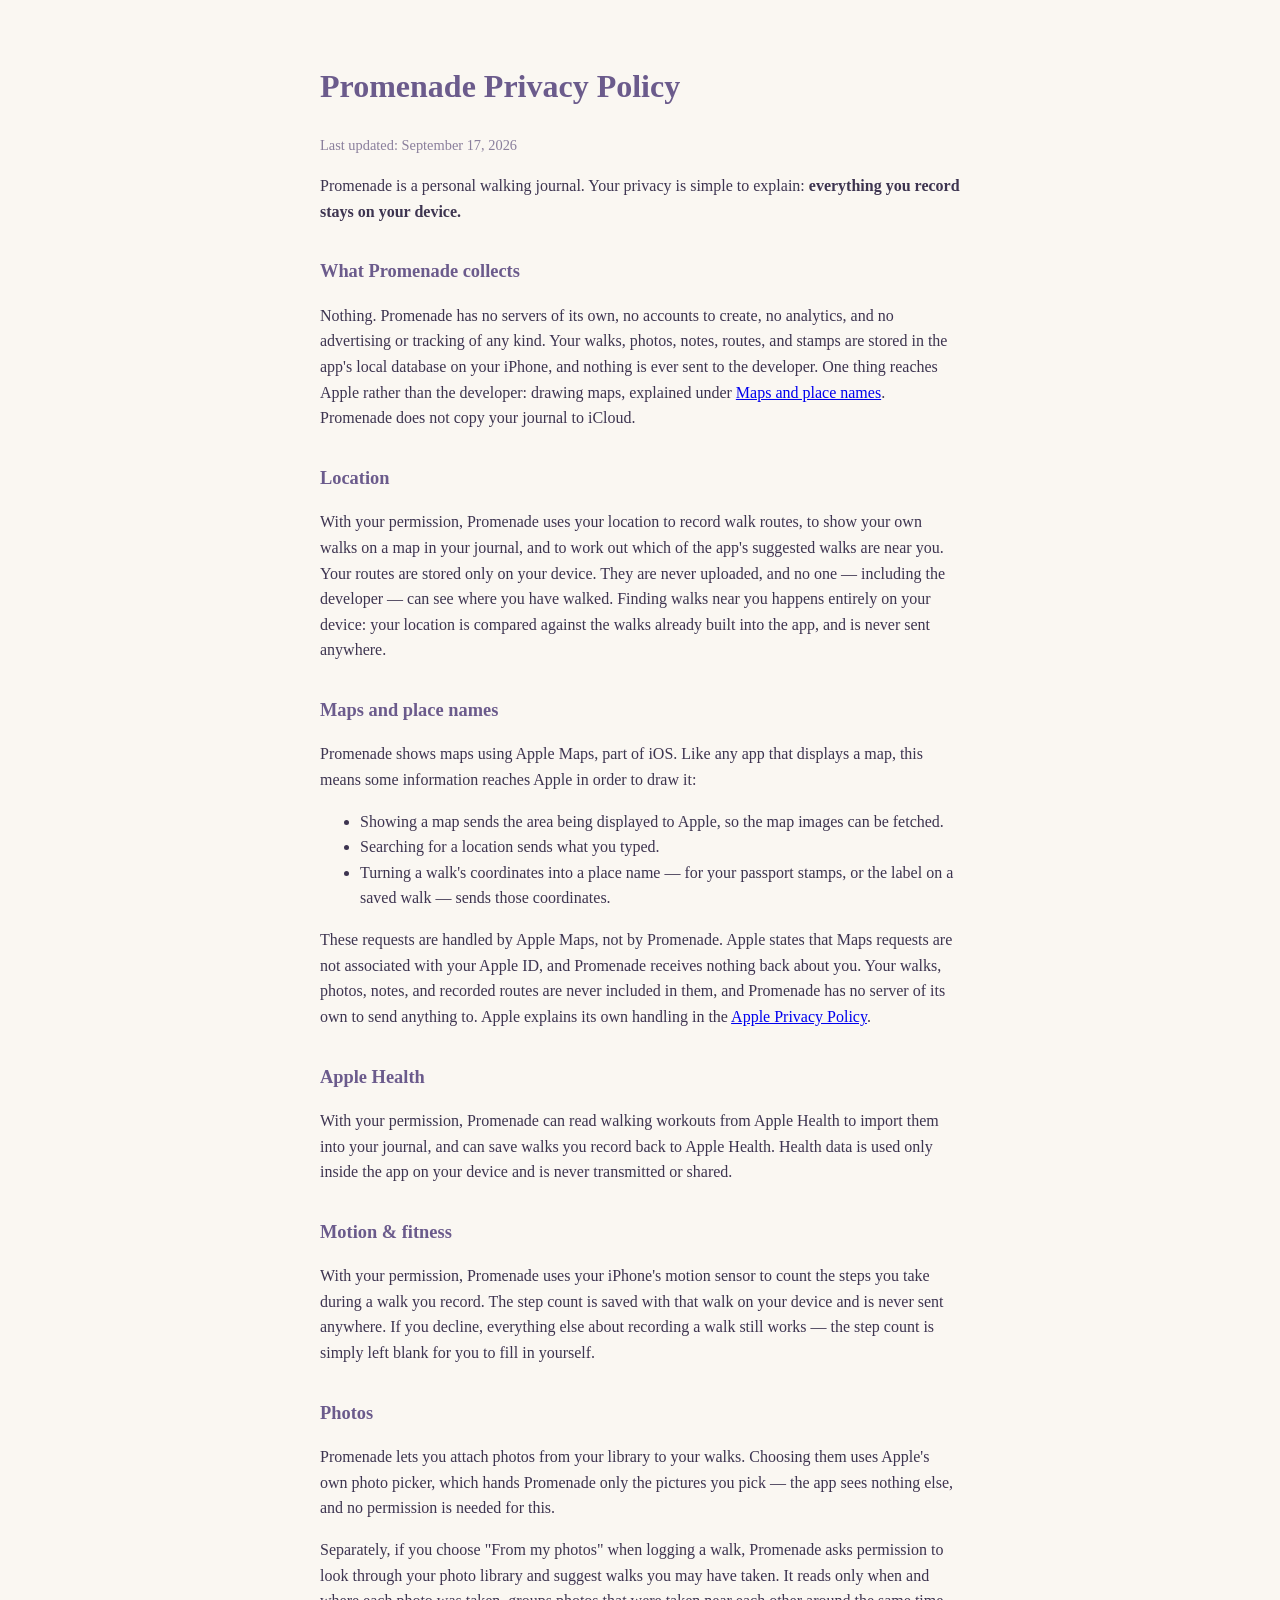
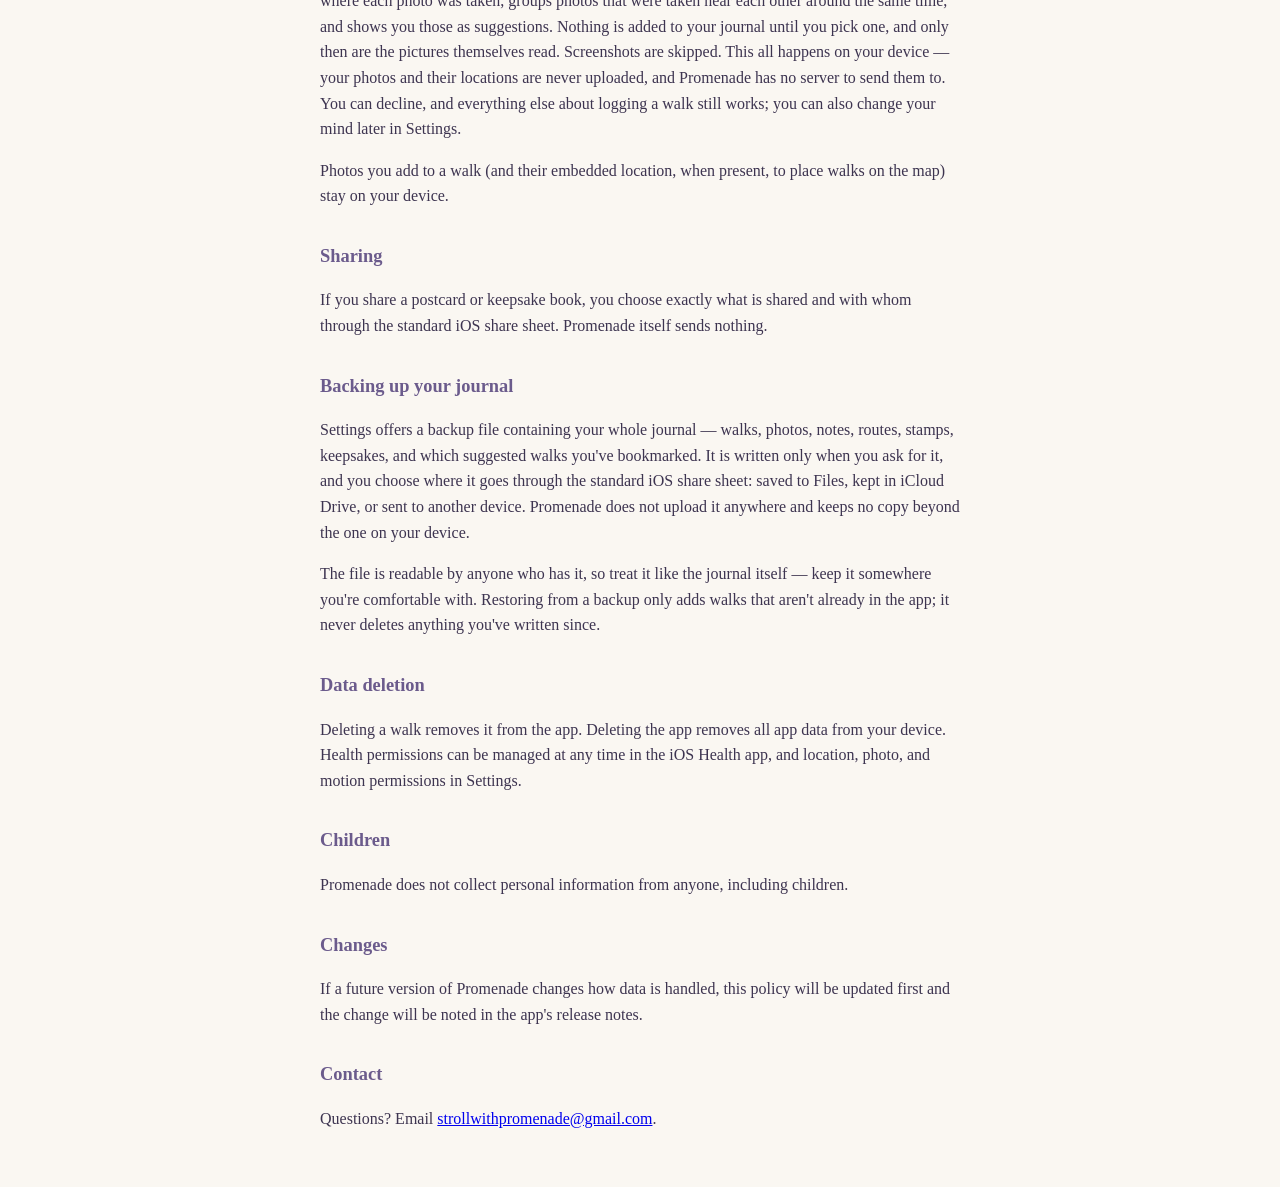
==== index.html @ b0447aec "Add files via upload" ====
<!DOCTYPE html>
<html lang="en">
<head>
<meta charset="utf-8">
<meta name="viewport" content="width=device-width, initial-scale=1">
<title>Promenade — Privacy Policy</title>
<style>
  body { font-family: Georgia, serif; max-width: 640px; margin: 0 auto; padding: 40px 20px; color: #3d3450; background: #faf7f2; line-height: 1.6; }
  h1 { color: #6b5b8c; }
  h2 { color: #6b5b8c; font-size: 1.15em; margin-top: 1.8em; }
  .updated { color: #8a7f9c; font-size: 0.9em; }
</style>
</head>
<body>
<h1>Promenade Privacy Policy</h1>
<p class="updated">Last updated: September 17, 2026</p>

<p>Promenade is a personal walking journal. Your privacy is simple to explain: <strong>everything you record stays on your device.</strong></p>

<h2>What Promenade collects</h2>
<p>Nothing. Promenade has no servers of its own, no accounts to create, no analytics, and no advertising or tracking of any kind. Your walks, photos, notes, routes, and stamps are stored in the app's local database on your iPhone, and nothing is ever sent to the developer. One thing reaches Apple rather than the developer: drawing maps, explained under <a href="#maps">Maps and place names</a>. Promenade does not copy your journal to iCloud.</p>

<h2>Location</h2>
<p>With your permission, Promenade uses your location to record walk routes, to show your own walks on a map in your journal, and to work out which of the app's suggested walks are near you. Your routes are stored only on your device. They are never uploaded, and no one — including the developer — can see where you have walked. Finding walks near you happens entirely on your device: your location is compared against the walks already built into the app, and is never sent anywhere.</p>

<h2 id="maps">Maps and place names</h2>
<p>Promenade shows maps using Apple Maps, part of iOS. Like any app that displays a map, this means some information reaches Apple in order to draw it:</p>
<ul>
  <li>Showing a map sends the area being displayed to Apple, so the map images can be fetched.</li>
  <li>Searching for a location sends what you typed.</li>
  <li>Turning a walk's coordinates into a place name — for your passport stamps, or the label on a saved walk — sends those coordinates.</li>
</ul>
<p>These requests are handled by Apple Maps, not by Promenade. Apple states that Maps requests are not associated with your Apple ID, and Promenade receives nothing back about you. Your walks, photos, notes, and recorded routes are never included in them, and Promenade has no server of its own to send anything to. Apple explains its own handling in the <a href="https://www.apple.com/legal/privacy/">Apple Privacy Policy</a>.</p>

<h2>Apple Health</h2>
<p>With your permission, Promenade can read walking workouts from Apple Health to import them into your journal, and can save walks you record back to Apple Health. Health data is used only inside the app on your device and is never transmitted or shared.</p>

<h2>Motion &amp; fitness</h2>
<p>With your permission, Promenade uses your iPhone's motion sensor to count the steps you take during a walk you record. The step count is saved with that walk on your device and is never sent anywhere. If you decline, everything else about recording a walk still works — the step count is simply left blank for you to fill in yourself.</p>

<h2>Photos</h2>
<p>Promenade lets you attach photos from your library to your walks. Choosing them uses Apple's own photo picker, which hands Promenade only the pictures you pick — the app sees nothing else, and no permission is needed for this.</p>
<p>Separately, if you choose "From my photos" when logging a walk, Promenade asks permission to look through your photo library and suggest walks you may have taken. It reads only when and where each photo was taken, groups photos that were taken near each other around the same time, and shows you those as suggestions. Nothing is added to your journal until you pick one, and only then are the pictures themselves read. Screenshots are skipped. This all happens on your device — your photos and their locations are never uploaded, and Promenade has no server to send them to. You can decline, and everything else about logging a walk still works; you can also change your mind later in Settings.</p>
<p>Photos you add to a walk (and their embedded location, when present, to place walks on the map) stay on your device.</p>

<h2>Sharing</h2>
<p>If you share a postcard or keepsake book, you choose exactly what is shared and with whom through the standard iOS share sheet. Promenade itself sends nothing.</p>

<h2>Backing up your journal</h2>
<p>Settings offers a backup file containing your whole journal — walks, photos, notes, routes, stamps, keepsakes, and which suggested walks you've bookmarked. It is written only when you ask for it, and you choose where it goes through the standard iOS share sheet: saved to Files, kept in iCloud Drive, or sent to another device. Promenade does not upload it anywhere and keeps no copy beyond the one on your device.</p>
<p>The file is readable by anyone who has it, so treat it like the journal itself — keep it somewhere you're comfortable with. Restoring from a backup only adds walks that aren't already in the app; it never deletes anything you've written since.</p>

<h2>Data deletion</h2>
<p>Deleting a walk removes it from the app. Deleting the app removes all app data from your device. Health permissions can be managed at any time in the iOS Health app, and location, photo, and motion permissions in Settings.</p>

<h2>Children</h2>
<p>Promenade does not collect personal information from anyone, including children.</p>

<h2>Changes</h2>
<p>If a future version of Promenade changes how data is handled, this policy will be updated first and the change will be noted in the app's release notes.</p>

<h2>Contact</h2>
<p>Questions? Email <a href="mailto:strollwithpromenade@gmail.com">strollwithpromenade@gmail.com</a>.</p>
</body>
</html>
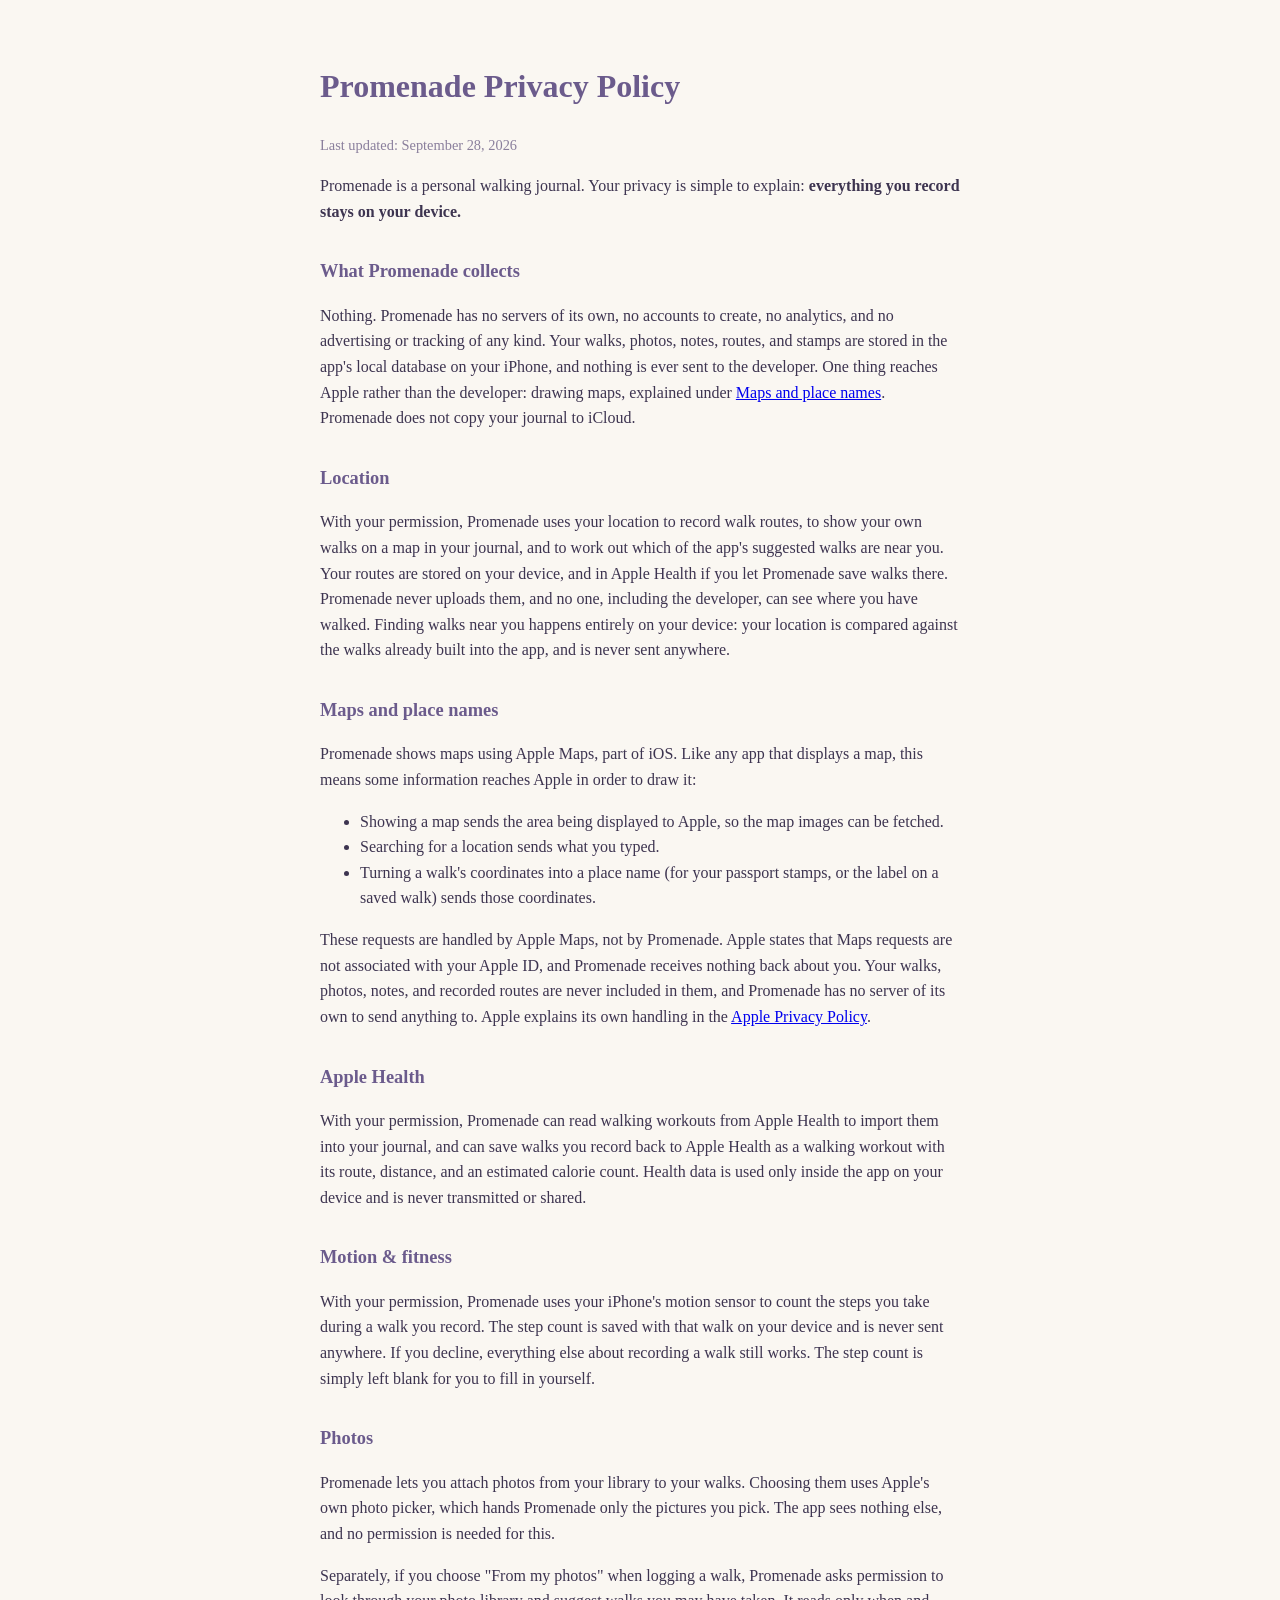
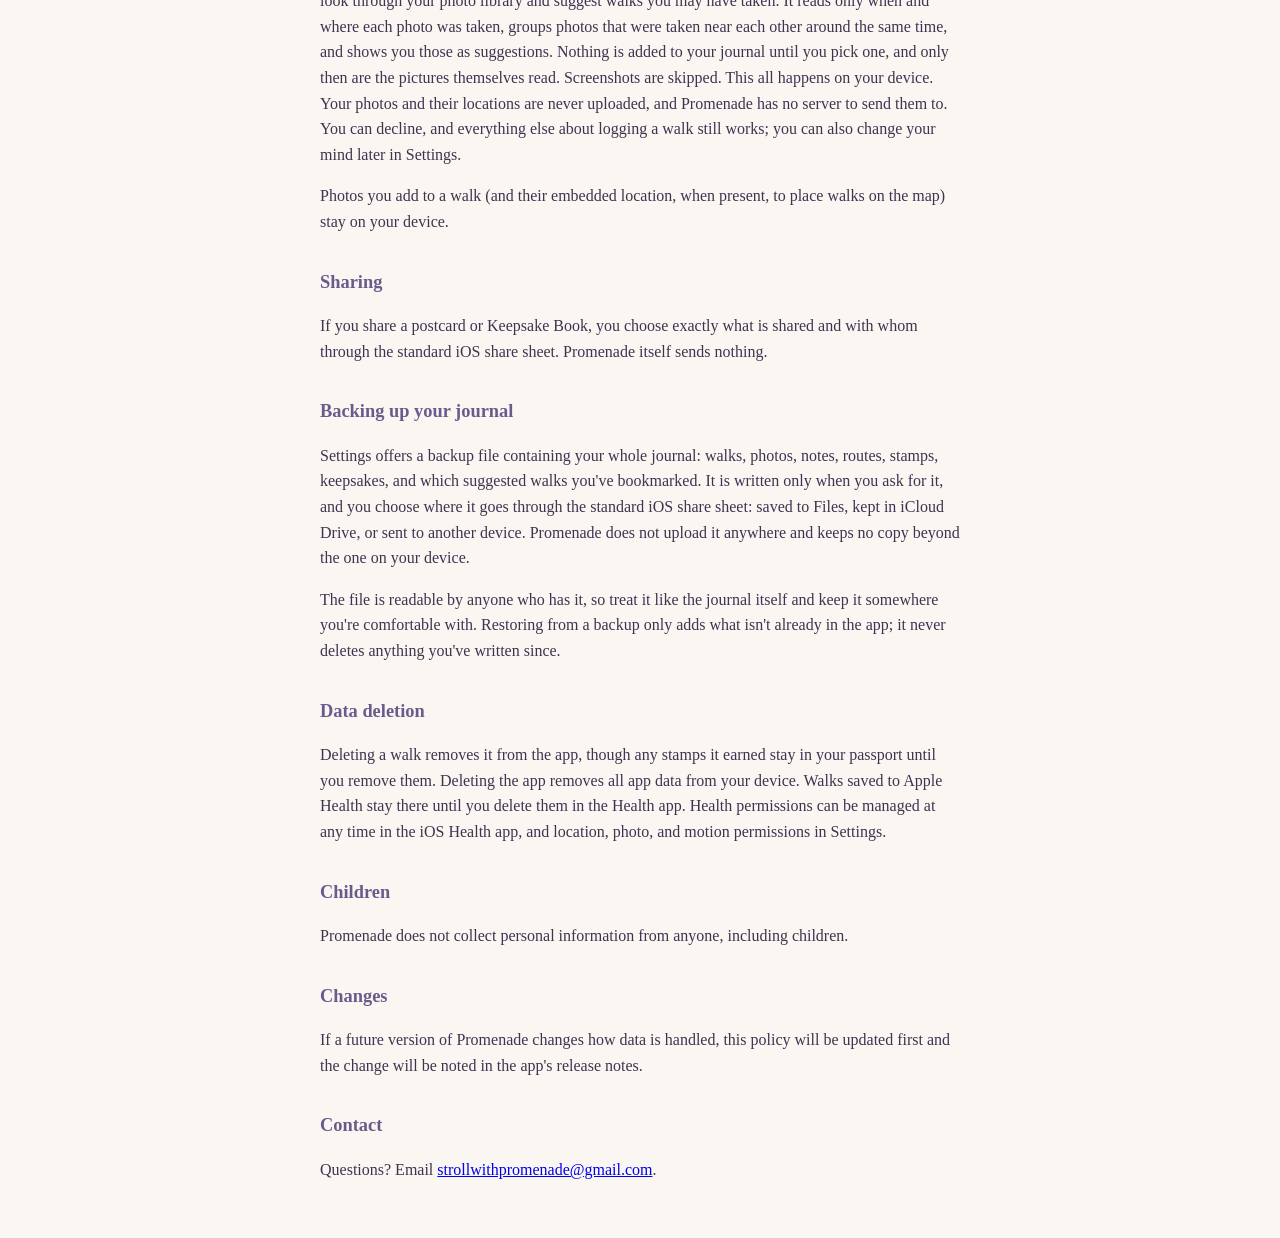
==== commit 30c2b406: "Add files via upload" ====
--- a/index.html
+++ b/index.html
@@ -3,7 +3,7 @@
 <head>
 <meta charset="utf-8">
 <meta name="viewport" content="width=device-width, initial-scale=1">
-<title>Promenade — Privacy Policy</title>
+<title>Promenade Privacy Policy</title>
 <style>
   body { font-family: Georgia, serif; max-width: 640px; margin: 0 auto; padding: 40px 20px; color: #3d3450; background: #faf7f2; line-height: 1.6; }
   h1 { color: #6b5b8c; }
@@ -13,7 +13,7 @@
 </head>
 <body>
 <h1>Promenade Privacy Policy</h1>
-<p class="updated">Last updated: September 17, 2026</p>
+<p class="updated">Last updated: September 28, 2026</p>
 
 <p>Promenade is a personal walking journal. Your privacy is simple to explain: <strong>everything you record stays on your device.</strong></p>
 
@@ -21,37 +21,37 @@
 <p>Nothing. Promenade has no servers of its own, no accounts to create, no analytics, and no advertising or tracking of any kind. Your walks, photos, notes, routes, and stamps are stored in the app's local database on your iPhone, and nothing is ever sent to the developer. One thing reaches Apple rather than the developer: drawing maps, explained under <a href="#maps">Maps and place names</a>. Promenade does not copy your journal to iCloud.</p>
 
 <h2>Location</h2>
-<p>With your permission, Promenade uses your location to record walk routes, to show your own walks on a map in your journal, and to work out which of the app's suggested walks are near you. Your routes are stored only on your device. They are never uploaded, and no one — including the developer — can see where you have walked. Finding walks near you happens entirely on your device: your location is compared against the walks already built into the app, and is never sent anywhere.</p>
+<p>With your permission, Promenade uses your location to record walk routes, to show your own walks on a map in your journal, and to work out which of the app's suggested walks are near you. Your routes are stored on your device, and in Apple Health if you let Promenade save walks there. Promenade never uploads them, and no one, including the developer, can see where you have walked. Finding walks near you happens entirely on your device: your location is compared against the walks already built into the app, and is never sent anywhere.</p>
 
 <h2 id="maps">Maps and place names</h2>
 <p>Promenade shows maps using Apple Maps, part of iOS. Like any app that displays a map, this means some information reaches Apple in order to draw it:</p>
 <ul>
   <li>Showing a map sends the area being displayed to Apple, so the map images can be fetched.</li>
   <li>Searching for a location sends what you typed.</li>
-  <li>Turning a walk's coordinates into a place name — for your passport stamps, or the label on a saved walk — sends those coordinates.</li>
+  <li>Turning a walk's coordinates into a place name (for your passport stamps, or the label on a saved walk) sends those coordinates.</li>
 </ul>
 <p>These requests are handled by Apple Maps, not by Promenade. Apple states that Maps requests are not associated with your Apple ID, and Promenade receives nothing back about you. Your walks, photos, notes, and recorded routes are never included in them, and Promenade has no server of its own to send anything to. Apple explains its own handling in the <a href="https://www.apple.com/legal/privacy/">Apple Privacy Policy</a>.</p>
 
 <h2>Apple Health</h2>
-<p>With your permission, Promenade can read walking workouts from Apple Health to import them into your journal, and can save walks you record back to Apple Health. Health data is used only inside the app on your device and is never transmitted or shared.</p>
+<p>With your permission, Promenade can read walking workouts from Apple Health to import them into your journal, and can save walks you record back to Apple Health as a walking workout with its route, distance, and an estimated calorie count. Health data is used only inside the app on your device and is never transmitted or shared.</p>
 
 <h2>Motion &amp; fitness</h2>
-<p>With your permission, Promenade uses your iPhone's motion sensor to count the steps you take during a walk you record. The step count is saved with that walk on your device and is never sent anywhere. If you decline, everything else about recording a walk still works — the step count is simply left blank for you to fill in yourself.</p>
+<p>With your permission, Promenade uses your iPhone's motion sensor to count the steps you take during a walk you record. The step count is saved with that walk on your device and is never sent anywhere. If you decline, everything else about recording a walk still works. The step count is simply left blank for you to fill in yourself.</p>
 
 <h2>Photos</h2>
-<p>Promenade lets you attach photos from your library to your walks. Choosing them uses Apple's own photo picker, which hands Promenade only the pictures you pick — the app sees nothing else, and no permission is needed for this.</p>
-<p>Separately, if you choose "From my photos" when logging a walk, Promenade asks permission to look through your photo library and suggest walks you may have taken. It reads only when and where each photo was taken, groups photos that were taken near each other around the same time, and shows you those as suggestions. Nothing is added to your journal until you pick one, and only then are the pictures themselves read. Screenshots are skipped. This all happens on your device — your photos and their locations are never uploaded, and Promenade has no server to send them to. You can decline, and everything else about logging a walk still works; you can also change your mind later in Settings.</p>
+<p>Promenade lets you attach photos from your library to your walks. Choosing them uses Apple's own photo picker, which hands Promenade only the pictures you pick. The app sees nothing else, and no permission is needed for this.</p>
+<p>Separately, if you choose "From my photos" when logging a walk, Promenade asks permission to look through your photo library and suggest walks you may have taken. It reads only when and where each photo was taken, groups photos that were taken near each other around the same time, and shows you those as suggestions. Nothing is added to your journal until you pick one, and only then are the pictures themselves read. Screenshots are skipped. This all happens on your device. Your photos and their locations are never uploaded, and Promenade has no server to send them to. You can decline, and everything else about logging a walk still works; you can also change your mind later in Settings.</p>
 <p>Photos you add to a walk (and their embedded location, when present, to place walks on the map) stay on your device.</p>
 
 <h2>Sharing</h2>
-<p>If you share a postcard or keepsake book, you choose exactly what is shared and with whom through the standard iOS share sheet. Promenade itself sends nothing.</p>
+<p>If you share a postcard or Keepsake Book, you choose exactly what is shared and with whom through the standard iOS share sheet. Promenade itself sends nothing.</p>
 
 <h2>Backing up your journal</h2>
-<p>Settings offers a backup file containing your whole journal — walks, photos, notes, routes, stamps, keepsakes, and which suggested walks you've bookmarked. It is written only when you ask for it, and you choose where it goes through the standard iOS share sheet: saved to Files, kept in iCloud Drive, or sent to another device. Promenade does not upload it anywhere and keeps no copy beyond the one on your device.</p>
-<p>The file is readable by anyone who has it, so treat it like the journal itself — keep it somewhere you're comfortable with. Restoring from a backup only adds walks that aren't already in the app; it never deletes anything you've written since.</p>
+<p>Settings offers a backup file containing your whole journal: walks, photos, notes, routes, stamps, keepsakes, and which suggested walks you've bookmarked. It is written only when you ask for it, and you choose where it goes through the standard iOS share sheet: saved to Files, kept in iCloud Drive, or sent to another device. Promenade does not upload it anywhere and keeps no copy beyond the one on your device.</p>
+<p>The file is readable by anyone who has it, so treat it like the journal itself and keep it somewhere you're comfortable with. Restoring from a backup only adds what isn't already in the app; it never deletes anything you've written since.</p>
 
 <h2>Data deletion</h2>
-<p>Deleting a walk removes it from the app. Deleting the app removes all app data from your device. Health permissions can be managed at any time in the iOS Health app, and location, photo, and motion permissions in Settings.</p>
+<p>Deleting a walk removes it from the app, though any stamps it earned stay in your passport until you remove them. Deleting the app removes all app data from your device. Walks saved to Apple Health stay there until you delete them in the Health app. Health permissions can be managed at any time in the iOS Health app, and location, photo, and motion permissions in Settings.</p>
 
 <h2>Children</h2>
 <p>Promenade does not collect personal information from anyone, including children.</p>
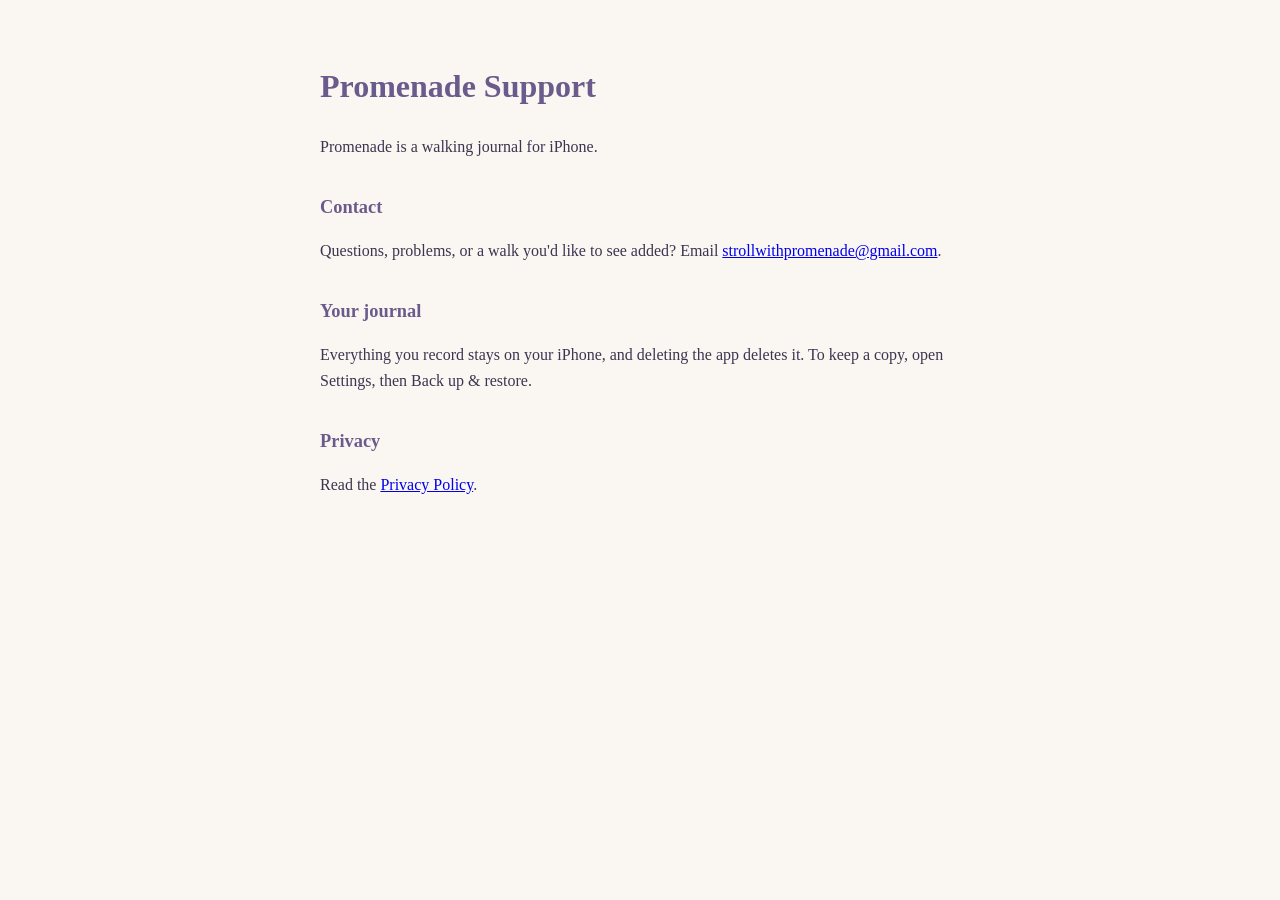
==== commit e3d0af2d: "Add files via upload" ====
--- a/index.html
+++ b/index.html
@@ -3,63 +3,25 @@
 <head>
 <meta charset="utf-8">
 <meta name="viewport" content="width=device-width, initial-scale=1">
-<title>Promenade Privacy Policy</title>
+<title>Promenade Support</title>
 <style>
   body { font-family: Georgia, serif; max-width: 640px; margin: 0 auto; padding: 40px 20px; color: #3d3450; background: #faf7f2; line-height: 1.6; }
   h1 { color: #6b5b8c; }
   h2 { color: #6b5b8c; font-size: 1.15em; margin-top: 1.8em; }
-  .updated { color: #8a7f9c; font-size: 0.9em; }
 </style>
 </head>
 <body>
-<h1>Promenade Privacy Policy</h1>
-<p class="updated">Last updated: September 28, 2026</p>
+<h1>Promenade Support</h1>
 
-<p>Promenade is a personal walking journal. Your privacy is simple to explain: <strong>everything you record stays on your device.</strong></p>
-
-<h2>What Promenade collects</h2>
-<p>Nothing. Promenade has no servers of its own, no accounts to create, no analytics, and no advertising or tracking of any kind. Your walks, photos, notes, routes, and stamps are stored in the app's local database on your iPhone, and nothing is ever sent to the developer. One thing reaches Apple rather than the developer: drawing maps, explained under <a href="#maps">Maps and place names</a>. Promenade does not copy your journal to iCloud.</p>
-
-<h2>Location</h2>
-<p>With your permission, Promenade uses your location to record walk routes, to show your own walks on a map in your journal, and to work out which of the app's suggested walks are near you. Your routes are stored on your device, and in Apple Health if you let Promenade save walks there. Promenade never uploads them, and no one, including the developer, can see where you have walked. Finding walks near you happens entirely on your device: your location is compared against the walks already built into the app, and is never sent anywhere.</p>
-
-<h2 id="maps">Maps and place names</h2>
-<p>Promenade shows maps using Apple Maps, part of iOS. Like any app that displays a map, this means some information reaches Apple in order to draw it:</p>
-<ul>
-  <li>Showing a map sends the area being displayed to Apple, so the map images can be fetched.</li>
-  <li>Searching for a location sends what you typed.</li>
-  <li>Turning a walk's coordinates into a place name (for your passport stamps, or the label on a saved walk) sends those coordinates.</li>
-</ul>
-<p>These requests are handled by Apple Maps, not by Promenade. Apple states that Maps requests are not associated with your Apple ID, and Promenade receives nothing back about you. Your walks, photos, notes, and recorded routes are never included in them, and Promenade has no server of its own to send anything to. Apple explains its own handling in the <a href="https://www.apple.com/legal/privacy/">Apple Privacy Policy</a>.</p>
-
-<h2>Apple Health</h2>
-<p>With your permission, Promenade can read walking workouts from Apple Health to import them into your journal, and can save walks you record back to Apple Health as a walking workout with its route, distance, and an estimated calorie count. Health data is used only inside the app on your device and is never transmitted or shared.</p>
-
-<h2>Motion &amp; fitness</h2>
-<p>With your permission, Promenade uses your iPhone's motion sensor to count the steps you take during a walk you record. The step count is saved with that walk on your device and is never sent anywhere. If you decline, everything else about recording a walk still works. The step count is simply left blank for you to fill in yourself.</p>
-
-<h2>Photos</h2>
-<p>Promenade lets you attach photos from your library to your walks. Choosing them uses Apple's own photo picker, which hands Promenade only the pictures you pick. The app sees nothing else, and no permission is needed for this.</p>
-<p>Separately, if you choose "From my photos" when logging a walk, Promenade asks permission to look through your photo library and suggest walks you may have taken. It reads only when and where each photo was taken, groups photos that were taken near each other around the same time, and shows you those as suggestions. Nothing is added to your journal until you pick one, and only then are the pictures themselves read. Screenshots are skipped. This all happens on your device. Your photos and their locations are never uploaded, and Promenade has no server to send them to. You can decline, and everything else about logging a walk still works; you can also change your mind later in Settings.</p>
-<p>Photos you add to a walk (and their embedded location, when present, to place walks on the map) stay on your device.</p>
-
-<h2>Sharing</h2>
-<p>If you share a postcard or Keepsake Book, you choose exactly what is shared and with whom through the standard iOS share sheet. Promenade itself sends nothing.</p>
-
-<h2>Backing up your journal</h2>
-<p>Settings offers a backup file containing your whole journal: walks, photos, notes, routes, stamps, keepsakes, and which suggested walks you've bookmarked. It is written only when you ask for it, and you choose where it goes through the standard iOS share sheet: saved to Files, kept in iCloud Drive, or sent to another device. Promenade does not upload it anywhere and keeps no copy beyond the one on your device.</p>
-<p>The file is readable by anyone who has it, so treat it like the journal itself and keep it somewhere you're comfortable with. Restoring from a backup only adds what isn't already in the app; it never deletes anything you've written since.</p>
-
-<h2>Data deletion</h2>
-<p>Deleting a walk removes it from the app, though any stamps it earned stay in your passport until you remove them. Deleting the app removes all app data from your device. Walks saved to Apple Health stay there until you delete them in the Health app. Health permissions can be managed at any time in the iOS Health app, and location, photo, and motion permissions in Settings.</p>
-
-<h2>Children</h2>
-<p>Promenade does not collect personal information from anyone, including children.</p>
-
-<h2>Changes</h2>
-<p>If a future version of Promenade changes how data is handled, this policy will be updated first and the change will be noted in the app's release notes.</p>
+<p>Promenade is a walking journal for iPhone.</p>
 
 <h2>Contact</h2>
-<p>Questions? Email <a href="mailto:strollwithpromenade@gmail.com">strollwithpromenade@gmail.com</a>.</p>
+<p>Questions, problems, or a walk you'd like to see added? Email <a href="mailto:strollwithpromenade@gmail.com">strollwithpromenade@gmail.com</a>.</p>
+
+<h2>Your journal</h2>
+<p>Everything you record stays on your iPhone, and deleting the app deletes it. To keep a copy, open Settings, then Back up &amp; restore.</p>
+
+<h2>Privacy</h2>
+<p>Read the <a href="/">Privacy Policy</a>.</p>
 </body>
 </html>
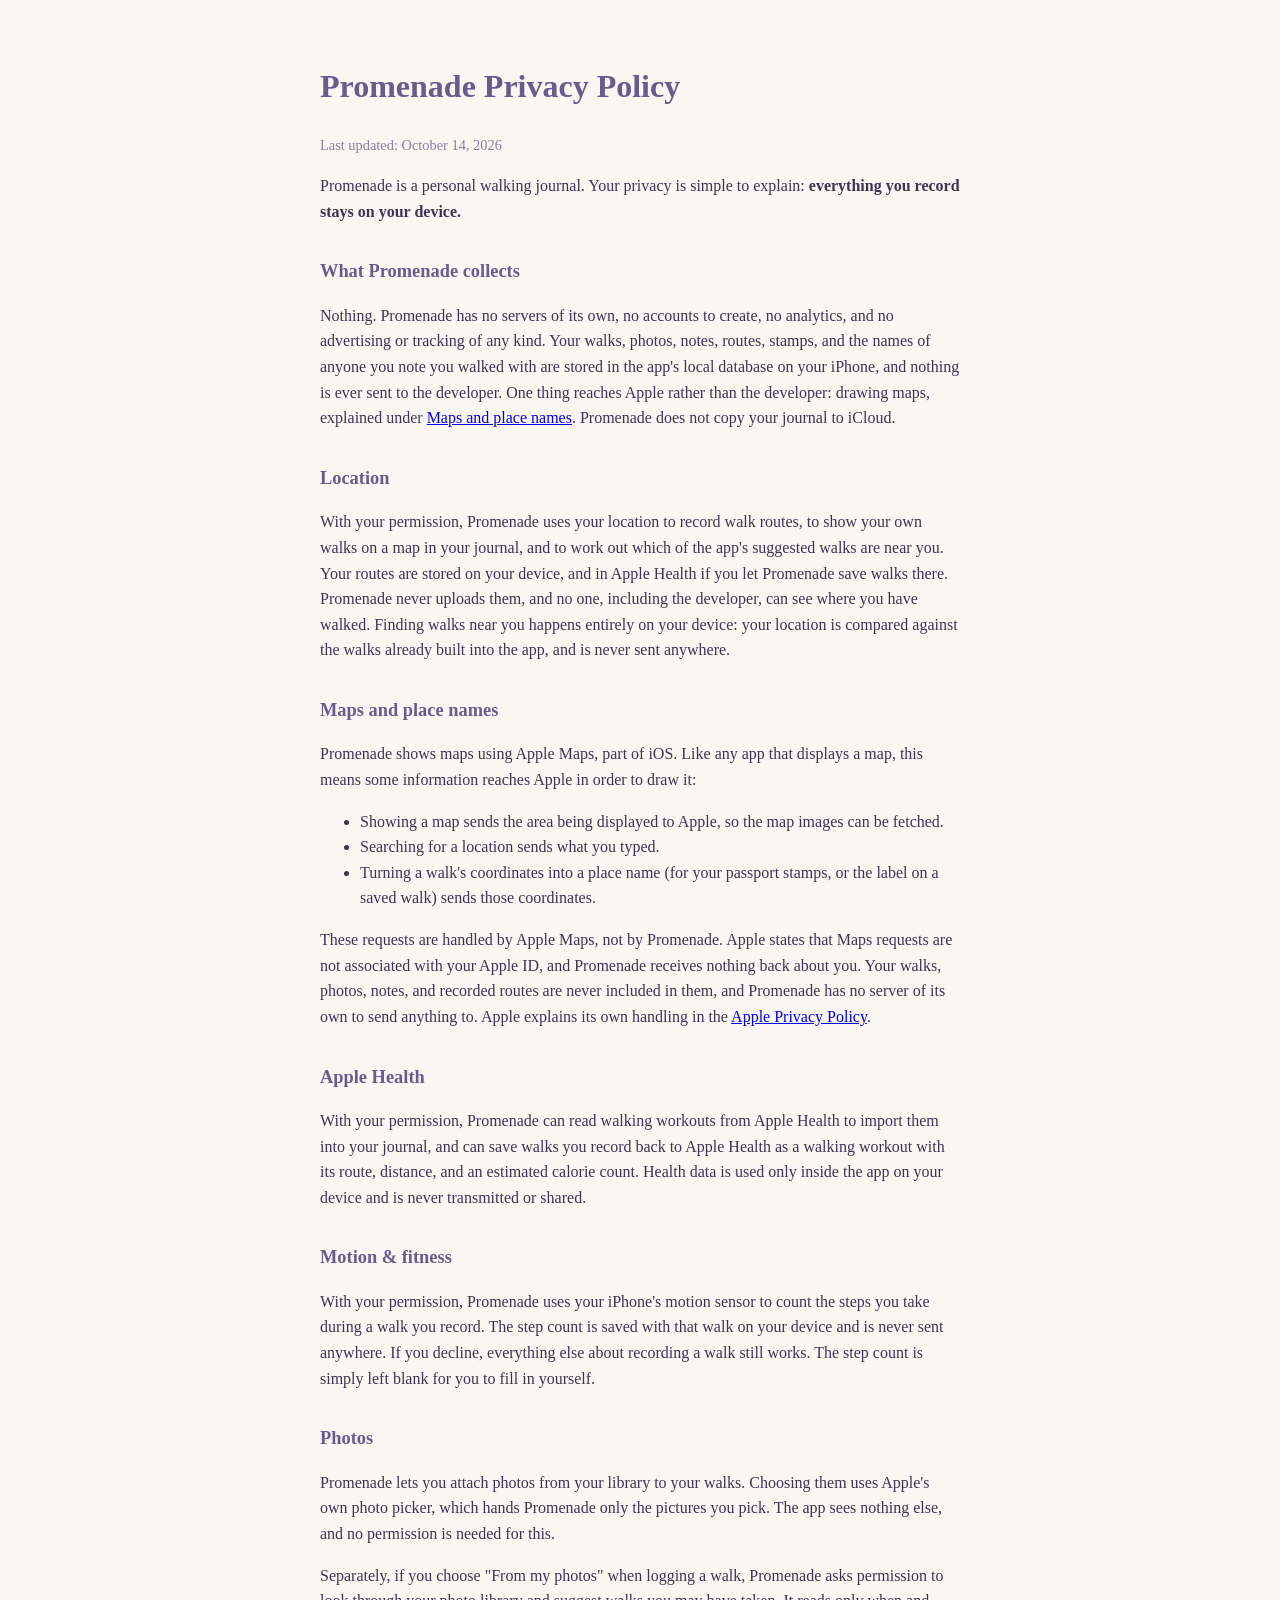
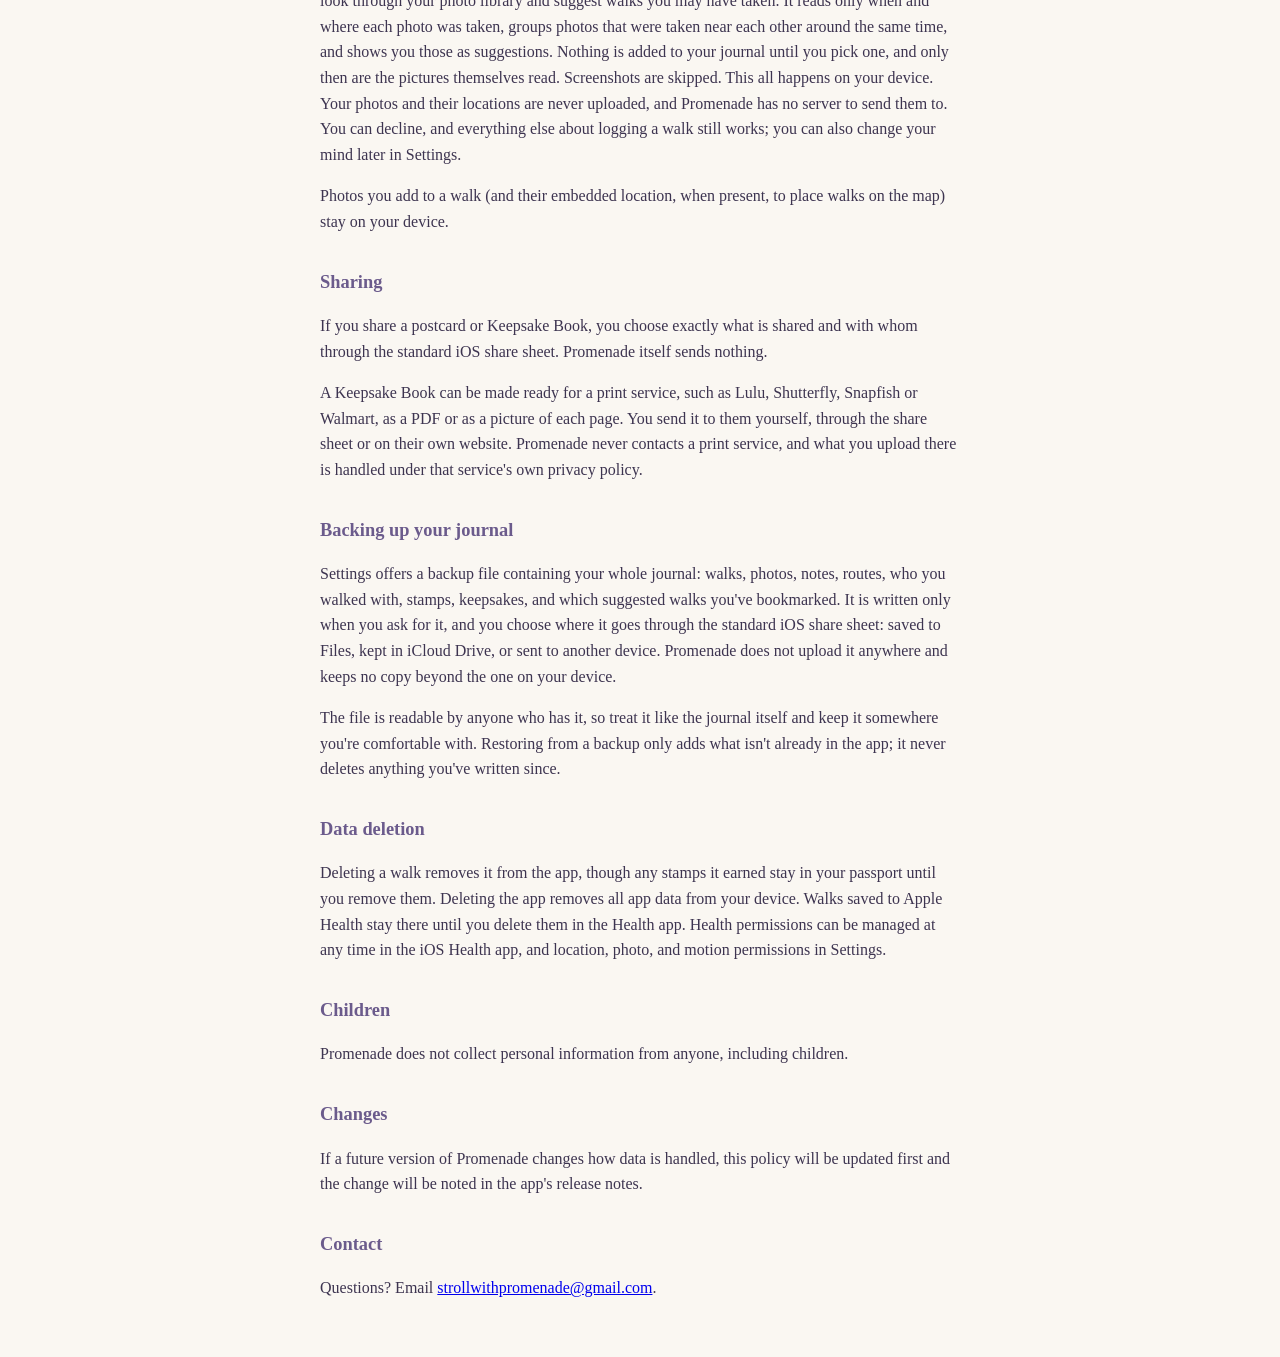
==== commit 4f58a832: "Add files via upload" ====
--- a/index.html
+++ b/index.html
@@ -3,25 +3,64 @@
 <head>
 <meta charset="utf-8">
 <meta name="viewport" content="width=device-width, initial-scale=1">
-<title>Promenade Support</title>
+<title>Promenade Privacy Policy</title>
 <style>
   body { font-family: Georgia, serif; max-width: 640px; margin: 0 auto; padding: 40px 20px; color: #3d3450; background: #faf7f2; line-height: 1.6; }
   h1 { color: #6b5b8c; }
   h2 { color: #6b5b8c; font-size: 1.15em; margin-top: 1.8em; }
+  .updated { color: #8a7f9c; font-size: 0.9em; }
 </style>
 </head>
 <body>
-<h1>Promenade Support</h1>
+<h1>Promenade Privacy Policy</h1>
+<p class="updated">Last updated: October 14, 2026</p>
 
-<p>Promenade is a walking journal for iPhone.</p>
+<p>Promenade is a personal walking journal. Your privacy is simple to explain: <strong>everything you record stays on your device.</strong></p>
+
+<h2>What Promenade collects</h2>
+<p>Nothing. Promenade has no servers of its own, no accounts to create, no analytics, and no advertising or tracking of any kind. Your walks, photos, notes, routes, stamps, and the names of anyone you note you walked with are stored in the app's local database on your iPhone, and nothing is ever sent to the developer. One thing reaches Apple rather than the developer: drawing maps, explained under <a href="#maps">Maps and place names</a>. Promenade does not copy your journal to iCloud.</p>
+
+<h2>Location</h2>
+<p>With your permission, Promenade uses your location to record walk routes, to show your own walks on a map in your journal, and to work out which of the app's suggested walks are near you. Your routes are stored on your device, and in Apple Health if you let Promenade save walks there. Promenade never uploads them, and no one, including the developer, can see where you have walked. Finding walks near you happens entirely on your device: your location is compared against the walks already built into the app, and is never sent anywhere.</p>
+
+<h2 id="maps">Maps and place names</h2>
+<p>Promenade shows maps using Apple Maps, part of iOS. Like any app that displays a map, this means some information reaches Apple in order to draw it:</p>
+<ul>
+  <li>Showing a map sends the area being displayed to Apple, so the map images can be fetched.</li>
+  <li>Searching for a location sends what you typed.</li>
+  <li>Turning a walk's coordinates into a place name (for your passport stamps, or the label on a saved walk) sends those coordinates.</li>
+</ul>
+<p>These requests are handled by Apple Maps, not by Promenade. Apple states that Maps requests are not associated with your Apple ID, and Promenade receives nothing back about you. Your walks, photos, notes, and recorded routes are never included in them, and Promenade has no server of its own to send anything to. Apple explains its own handling in the <a href="https://www.apple.com/legal/privacy/">Apple Privacy Policy</a>.</p>
+
+<h2>Apple Health</h2>
+<p>With your permission, Promenade can read walking workouts from Apple Health to import them into your journal, and can save walks you record back to Apple Health as a walking workout with its route, distance, and an estimated calorie count. Health data is used only inside the app on your device and is never transmitted or shared.</p>
+
+<h2>Motion &amp; fitness</h2>
+<p>With your permission, Promenade uses your iPhone's motion sensor to count the steps you take during a walk you record. The step count is saved with that walk on your device and is never sent anywhere. If you decline, everything else about recording a walk still works. The step count is simply left blank for you to fill in yourself.</p>
+
+<h2>Photos</h2>
+<p>Promenade lets you attach photos from your library to your walks. Choosing them uses Apple's own photo picker, which hands Promenade only the pictures you pick. The app sees nothing else, and no permission is needed for this.</p>
+<p>Separately, if you choose "From my photos" when logging a walk, Promenade asks permission to look through your photo library and suggest walks you may have taken. It reads only when and where each photo was taken, groups photos that were taken near each other around the same time, and shows you those as suggestions. Nothing is added to your journal until you pick one, and only then are the pictures themselves read. Screenshots are skipped. This all happens on your device. Your photos and their locations are never uploaded, and Promenade has no server to send them to. You can decline, and everything else about logging a walk still works; you can also change your mind later in Settings.</p>
+<p>Photos you add to a walk (and their embedded location, when present, to place walks on the map) stay on your device.</p>
+
+<h2>Sharing</h2>
+<p>If you share a postcard or Keepsake Book, you choose exactly what is shared and with whom through the standard iOS share sheet. Promenade itself sends nothing.</p>
+<p>A Keepsake Book can be made ready for a print service, such as Lulu, Shutterfly, Snapfish or Walmart, as a PDF or as a picture of each page. You send it to them yourself, through the share sheet or on their own website. Promenade never contacts a print service, and what you upload there is handled under that service's own privacy policy.</p>
+
+<h2>Backing up your journal</h2>
+<p>Settings offers a backup file containing your whole journal: walks, photos, notes, routes, who you walked with, stamps, keepsakes, and which suggested walks you've bookmarked. It is written only when you ask for it, and you choose where it goes through the standard iOS share sheet: saved to Files, kept in iCloud Drive, or sent to another device. Promenade does not upload it anywhere and keeps no copy beyond the one on your device.</p>
+<p>The file is readable by anyone who has it, so treat it like the journal itself and keep it somewhere you're comfortable with. Restoring from a backup only adds what isn't already in the app; it never deletes anything you've written since.</p>
+
+<h2>Data deletion</h2>
+<p>Deleting a walk removes it from the app, though any stamps it earned stay in your passport until you remove them. Deleting the app removes all app data from your device. Walks saved to Apple Health stay there until you delete them in the Health app. Health permissions can be managed at any time in the iOS Health app, and location, photo, and motion permissions in Settings.</p>
+
+<h2>Children</h2>
+<p>Promenade does not collect personal information from anyone, including children.</p>
+
+<h2>Changes</h2>
+<p>If a future version of Promenade changes how data is handled, this policy will be updated first and the change will be noted in the app's release notes.</p>
 
 <h2>Contact</h2>
-<p>Questions, problems, or a walk you'd like to see added? Email <a href="mailto:strollwithpromenade@gmail.com">strollwithpromenade@gmail.com</a>.</p>
-
-<h2>Your journal</h2>
-<p>Everything you record stays on your iPhone, and deleting the app deletes it. To keep a copy, open Settings, then Back up &amp; restore.</p>
-
-<h2>Privacy</h2>
-<p>Read the <a href="/">Privacy Policy</a>.</p>
+<p>Questions? Email <a href="mailto:strollwithpromenade@gmail.com">strollwithpromenade@gmail.com</a>.</p>
 </body>
 </html>
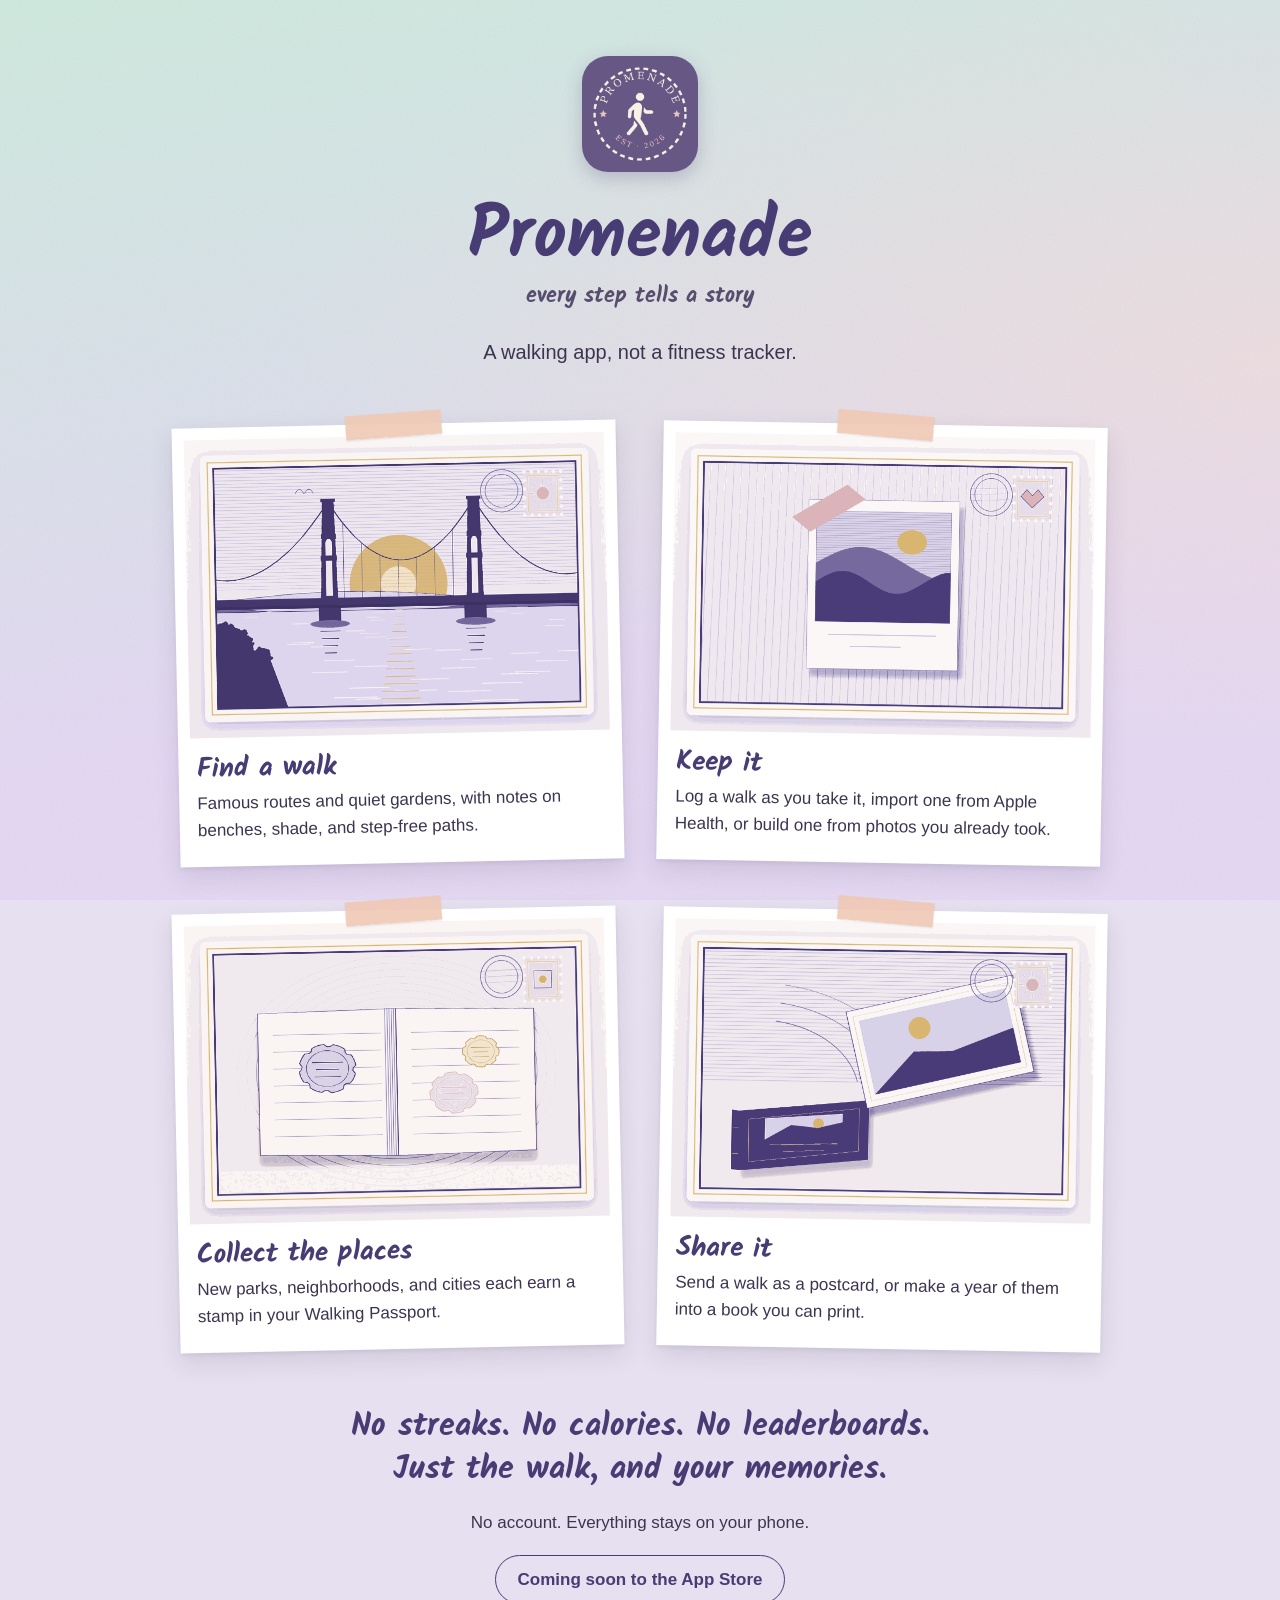
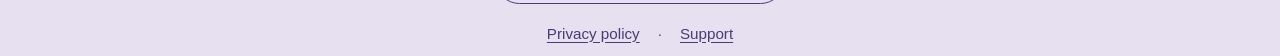
==== commit f05327c7: "Add files via upload" ====
--- a/index.html
+++ b/index.html
@@ -3,64 +3,55 @@
 <head>
 <meta charset="utf-8">
 <meta name="viewport" content="width=device-width, initial-scale=1">
-<title>Promenade Privacy Policy</title>
-<style>
-  body { font-family: Georgia, serif; max-width: 640px; margin: 0 auto; padding: 40px 20px; color: #3d3450; background: #faf7f2; line-height: 1.6; }
-  h1 { color: #6b5b8c; }
-  h2 { color: #6b5b8c; font-size: 1.15em; margin-top: 1.8em; }
-  .updated { color: #8a7f9c; font-size: 0.9em; }
-</style>
+<title>Promenade, a walking journal</title>
+<meta name="description" content="A walking app, not a fitness tracker. Find a walk, keep it, collect the places, and share it.">
+<link rel="icon" href="assets/favicon.png">
+<link rel="apple-touch-icon" href="assets/apple-touch-icon.png">
+<link rel="stylesheet" href="assets/style.css">
 </head>
 <body>
-<h1>Promenade Privacy Policy</h1>
-<p class="updated">Last updated: October 14, 2026</p>
+<main class="wrap">
+  <section class="hero">
+    <img src="assets/icon.png" alt="">
+    <h1>Promenade</h1>
+    <p class="tagline">every step tells a story</p>
+    <p class="lead">A walking app, not a fitness tracker.</p>
+  </section>
 
-<p>Promenade is a personal walking journal. Your privacy is simple to explain: <strong>everything you record stays on your device.</strong></p>
+  <section class="features" aria-label="What Promenade does">
+    <article class="card">
+      <img src="assets/find.png" alt="" width="720" height="510">
+      <h2>Find a walk</h2>
+      <p>Famous routes and quiet gardens, with notes on benches, shade, and step-free paths.</p>
+    </article>
+    <article class="card">
+      <img src="assets/keep.png" alt="" width="720" height="510">
+      <h2>Keep it</h2>
+      <p>Log a walk as you take it, import one from Apple Health, or build one from photos you already took.</p>
+    </article>
+    <article class="card">
+      <img src="assets/collect.png" alt="" width="720" height="510">
+      <h2>Collect the places</h2>
+      <p>New parks, neighborhoods, and cities each earn a stamp in your Walking Passport.</p>
+    </article>
+    <article class="card">
+      <img src="assets/share.png" alt="" width="720" height="510">
+      <h2>Share it</h2>
+      <p>Send a walk as a postcard, or make a year of them into a book you can print.</p>
+    </article>
+  </section>
 
-<h2>What Promenade collects</h2>
-<p>Nothing. Promenade has no servers of its own, no accounts to create, no analytics, and no advertising or tracking of any kind. Your walks, photos, notes, routes, stamps, and the names of anyone you note you walked with are stored in the app's local database on your iPhone, and nothing is ever sent to the developer. One thing reaches Apple rather than the developer: drawing maps, explained under <a href="#maps">Maps and place names</a>. Promenade does not copy your journal to iCloud.</p>
+  <section class="promise">
+    <blockquote><span>No streaks.</span> <span>No calories.</span> <span>No leaderboards.</span><br><span>Just the walk,</span> <span>and your memories.</span></blockquote>
+    <p>No account. Everything stays on your phone.</p>
+    <p class="soon">Coming soon to the App Store</p>
+  </section>
+</main>
 
-<h2>Location</h2>
-<p>With your permission, Promenade uses your location to record walk routes, to show your own walks on a map in your journal, and to work out which of the app's suggested walks are near you. Your routes are stored on your device, and in Apple Health if you let Promenade save walks there. Promenade never uploads them, and no one, including the developer, can see where you have walked. Finding walks near you happens entirely on your device: your location is compared against the walks already built into the app, and is never sent anywhere.</p>
-
-<h2 id="maps">Maps and place names</h2>
-<p>Promenade shows maps using Apple Maps, part of iOS. Like any app that displays a map, this means some information reaches Apple in order to draw it:</p>
-<ul>
-  <li>Showing a map sends the area being displayed to Apple, so the map images can be fetched.</li>
-  <li>Searching for a location sends what you typed.</li>
-  <li>Turning a walk's coordinates into a place name (for your passport stamps, or the label on a saved walk) sends those coordinates.</li>
-</ul>
-<p>These requests are handled by Apple Maps, not by Promenade. Apple states that Maps requests are not associated with your Apple ID, and Promenade receives nothing back about you. Your walks, photos, notes, and recorded routes are never included in them, and Promenade has no server of its own to send anything to. Apple explains its own handling in the <a href="https://www.apple.com/legal/privacy/">Apple Privacy Policy</a>.</p>
-
-<h2>Apple Health</h2>
-<p>With your permission, Promenade can read walking workouts from Apple Health to import them into your journal, and can save walks you record back to Apple Health as a walking workout with its route, distance, and an estimated calorie count. Health data is used only inside the app on your device and is never transmitted or shared.</p>
-
-<h2>Motion &amp; fitness</h2>
-<p>With your permission, Promenade uses your iPhone's motion sensor to count the steps you take during a walk you record. The step count is saved with that walk on your device and is never sent anywhere. If you decline, everything else about recording a walk still works. The step count is simply left blank for you to fill in yourself.</p>
-
-<h2>Photos</h2>
-<p>Promenade lets you attach photos from your library to your walks. Choosing them uses Apple's own photo picker, which hands Promenade only the pictures you pick. The app sees nothing else, and no permission is needed for this.</p>
-<p>Separately, if you choose "From my photos" when logging a walk, Promenade asks permission to look through your photo library and suggest walks you may have taken. It reads only when and where each photo was taken, groups photos that were taken near each other around the same time, and shows you those as suggestions. Nothing is added to your journal until you pick one, and only then are the pictures themselves read. Screenshots are skipped. This all happens on your device. Your photos and their locations are never uploaded, and Promenade has no server to send them to. You can decline, and everything else about logging a walk still works; you can also change your mind later in Settings.</p>
-<p>Photos you add to a walk (and their embedded location, when present, to place walks on the map) stay on your device.</p>
-
-<h2>Sharing</h2>
-<p>If you share a postcard or Keepsake Book, you choose exactly what is shared and with whom through the standard iOS share sheet. Promenade itself sends nothing.</p>
-<p>A Keepsake Book can be made ready for a print service, such as Lulu, Shutterfly, Snapfish or Walmart, as a PDF or as a picture of each page. You send it to them yourself, through the share sheet or on their own website. Promenade never contacts a print service, and what you upload there is handled under that service's own privacy policy.</p>
-
-<h2>Backing up your journal</h2>
-<p>Settings offers a backup file containing your whole journal: walks, photos, notes, routes, who you walked with, stamps, keepsakes, and which suggested walks you've bookmarked. It is written only when you ask for it, and you choose where it goes through the standard iOS share sheet: saved to Files, kept in iCloud Drive, or sent to another device. Promenade does not upload it anywhere and keeps no copy beyond the one on your device.</p>
-<p>The file is readable by anyone who has it, so treat it like the journal itself and keep it somewhere you're comfortable with. Restoring from a backup only adds what isn't already in the app; it never deletes anything you've written since.</p>
-
-<h2>Data deletion</h2>
-<p>Deleting a walk removes it from the app, though any stamps it earned stay in your passport until you remove them. Deleting the app removes all app data from your device. Walks saved to Apple Health stay there until you delete them in the Health app. Health permissions can be managed at any time in the iOS Health app, and location, photo, and motion permissions in Settings.</p>
-
-<h2>Children</h2>
-<p>Promenade does not collect personal information from anyone, including children.</p>
-
-<h2>Changes</h2>
-<p>If a future version of Promenade changes how data is handled, this policy will be updated first and the change will be noted in the app's release notes.</p>
-
-<h2>Contact</h2>
-<p>Questions? Email <a href="mailto:strollwithpromenade@gmail.com">strollwithpromenade@gmail.com</a>.</p>
+<footer class="wrap">
+  <nav aria-label="Site">
+    <a href="privacy/">Privacy policy</a><span aria-hidden="true">·</span><a href="support/">Support</a>
+  </nav>
+</footer>
 </body>
 </html>
--- a/assets/style.css
+++ b/assets/style.css
@@ -0,0 +1,182 @@
+/* Promenade site. Colors come from the Grain Gradient theme in
+   ArtSources/themes.py; Kalam for titles, the system font for everything else,
+   the same split the app uses. */
+
+@font-face {
+  font-family: "Kalam";
+  src: url("Kalam-Bold.ttf") format("truetype");
+  font-weight: 700;
+  font-display: swap;
+}
+
+:root {
+  --ink: #483c74;
+  --text: #3d3450;
+  --muted: #574e6e;
+  --card: #ffffff;
+  --tape: rgba(240, 200, 180, 0.9);
+  --line: rgba(72, 60, 116, 0.18);
+}
+
+* { box-sizing: border-box; }
+
+html { -webkit-text-size-adjust: 100%; }
+
+body {
+  margin: 0;
+  min-height: 100vh;
+  color: var(--text);
+  font: 17px/1.6 -apple-system, BlinkMacSystemFont, "SF Pro Text", "Helvetica Neue", Arial, sans-serif;
+  background-color: #e6e0f0;
+  background-image:
+    radial-gradient(ellipse at 100% 40%, rgba(250, 224, 214, 0.55), transparent 55%),
+    linear-gradient(170deg, #d0ecde 0%, #e6daf4 70%);
+  background-attachment: fixed;
+}
+
+/* Film grain, like the app's page. */
+body::before {
+  content: "";
+  position: fixed;
+  inset: 0;
+  pointer-events: none;
+  opacity: 0.16;
+  background-image: url("data:image/svg+xml,%3Csvg xmlns='http://www.w3.org/2000/svg' width='160' height='160'%3E%3Cfilter id='n'%3E%3CfeTurbulence type='fractalNoise' baseFrequency='0.9' numOctaves='2' stitchTiles='stitch'/%3E%3CfeColorMatrix values='0 0 0 0 0.28 0 0 0 0 0.24 0 0 0 0 0.45 0 0 0 0.55 0'/%3E%3C/filter%3E%3Crect width='100%25' height='100%25' filter='url(%23n)'/%3E%3C/svg%3E");
+}
+
+a { color: var(--ink); text-underline-offset: 3px; }
+a:hover { text-decoration-thickness: 2px; }
+
+.kalam { font-family: "Kalam", "Bradley Hand", cursive; font-weight: 700; }
+
+main, header, footer { position: relative; }
+
+.wrap { max-width: 960px; margin: 0 auto; padding: 0 16px; }
+.narrow { max-width: 680px; }
+
+/* Home */
+
+.hero { text-align: center; padding: 56px 0 8px; }
+.hero img {
+  width: 116px; height: 116px;
+  border-radius: 26px;
+  box-shadow: 0 6px 18px rgba(72, 60, 116, 0.25);
+}
+.hero h1 {
+  font-family: "Kalam", cursive; font-weight: 700;
+  color: var(--ink);
+  font-size: clamp(3rem, 9vw, 4.5rem);
+  line-height: 1.1;
+  margin: 18px 0 0;
+}
+.tagline {
+  font-family: "Kalam", cursive; font-weight: 700;
+  color: var(--muted);
+  font-size: 1.35rem;
+  margin: 2px 0 0;
+}
+.lead { font-size: 1.25rem; margin: 22px 0 0; }
+
+.features {
+  display: grid;
+  grid-template-columns: 1fr;
+  gap: 40px;
+  padding: 48px 0 16px;
+}
+@media (min-width: 720px) {
+  .features { grid-template-columns: 1fr 1fr; gap: 48px 40px; }
+}
+
+.card {
+  position: relative;
+  background: var(--card);
+  padding: 12px 12px 22px;
+  box-shadow: 0 2px 4px rgba(61, 52, 80, 0.08), 0 10px 24px rgba(61, 52, 80, 0.12);
+  transform: rotate(-1.2deg);
+}
+.card:nth-child(even) { transform: rotate(1deg); }
+/* Washi tape across the top edge. */
+.card::before {
+  content: "";
+  position: absolute;
+  top: -11px; left: 50%;
+  width: 96px; height: 24px;
+  margin-left: -48px;
+  background: var(--tape);
+  transform: rotate(-3deg);
+  box-shadow: 0 1px 2px rgba(61, 52, 80, 0.12);
+}
+.card:nth-child(even)::before { transform: rotate(4deg); }
+.card img { display: block; width: 100%; height: auto; }
+.card h2 {
+  font-family: "Kalam", cursive; font-weight: 700;
+  color: var(--ink);
+  font-size: 1.7rem;
+  line-height: 1.2;
+  margin: 16px 6px 4px;
+}
+.card p { margin: 0 6px; }
+
+.promise { text-align: center; padding: 40px 0 8px; }
+.promise blockquote {
+  font-family: "Kalam", cursive; font-weight: 700;
+  color: var(--ink);
+  font-size: clamp(1.5rem, 4.5vw, 2rem);
+  line-height: 1.35;
+  margin: 0;
+}
+.promise p { margin: 18px 0 0; }
+.promise blockquote span { display: inline-block; }
+
+.soon {
+  display: inline-block;
+  margin-top: 26px;
+  padding: 10px 22px;
+  border: 1.5px solid var(--ink);
+  border-radius: 999px;
+  color: var(--ink);
+  font-weight: 600;
+}
+
+/* Inner pages */
+
+.top { padding-top: 28px; }
+.home-link {
+  display: inline-flex; align-items: center; gap: 10px;
+  min-height: 44px;
+  text-decoration: none;
+  font-family: "Kalam", cursive; font-weight: 700;
+  font-size: 1.6rem;
+  color: var(--ink);
+}
+.home-link img { width: 40px; height: 40px; border-radius: 9px; }
+
+.page h1 {
+  font-family: "Kalam", cursive; font-weight: 700;
+  color: var(--ink);
+  font-size: clamp(2.4rem, 7vw, 3rem);
+  line-height: 1.15;
+  margin: 28px 0 4px;
+}
+.page h2 { color: var(--ink); font-size: 1.15rem; margin: 1.9em 0 0.3em; }
+.page p, .page li { max-width: 68ch; }
+.updated { color: var(--muted); font-size: 0.95rem; margin-top: 0; }
+
+.sheet {
+  background: var(--card);
+  padding: 24px 24px 28px;
+  margin-top: 20px;
+  box-shadow: 0 2px 4px rgba(61, 52, 80, 0.08), 0 10px 24px rgba(61, 52, 80, 0.10);
+}
+.sheet > :first-child { margin-top: 0; }
+.email { font-size: 1.15rem; font-weight: 600; word-break: break-word; }
+
+/* Footer */
+
+footer { padding: 56px 0 40px; text-align: center; font-size: 0.95rem; }
+footer nav { display: flex; justify-content: center; gap: 8px; flex-wrap: wrap; }
+footer nav a {
+  display: inline-flex; align-items: center;
+  min-height: 44px; padding: 0 10px;
+}
+footer nav span { align-self: center; color: var(--muted); }
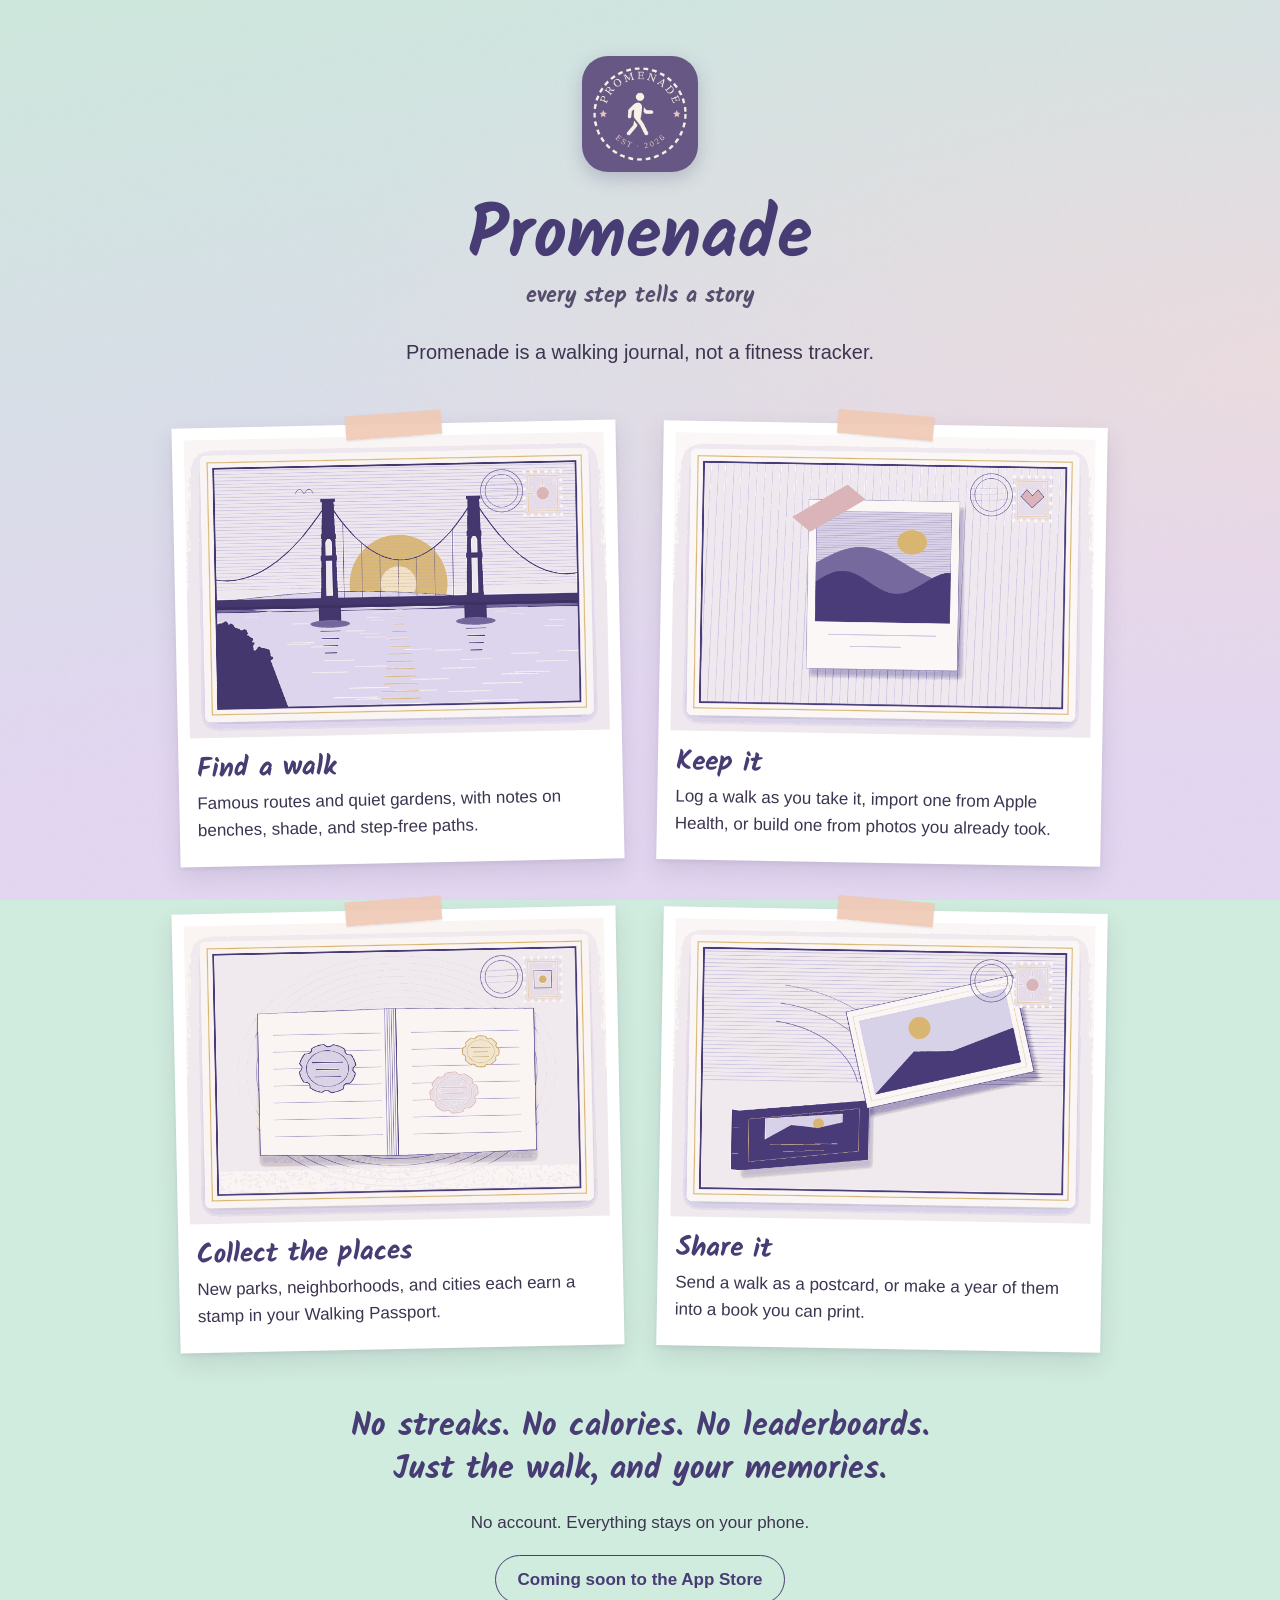
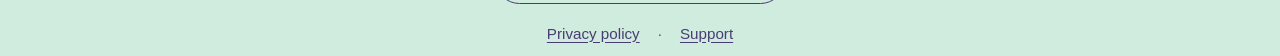
==== commit d761d6f6: "Add files via upload" ====
--- a/index.html
+++ b/index.html
@@ -3,8 +3,9 @@
 <head>
 <meta charset="utf-8">
 <meta name="viewport" content="width=device-width, initial-scale=1">
+<meta name="theme-color" content="#d0ecde">
 <title>Promenade, a walking journal</title>
-<meta name="description" content="A walking app, not a fitness tracker. Find a walk, keep it, collect the places, and share it.">
+<meta name="description" content="Promenade is a walking journal, not a fitness tracker. Find a walk, keep it, collect the places, and share it.">
 <link rel="icon" href="assets/favicon.png">
 <link rel="apple-touch-icon" href="assets/apple-touch-icon.png">
 <link rel="stylesheet" href="assets/style.css">
@@ -15,7 +16,7 @@
     <img src="assets/icon.png" alt="">
     <h1>Promenade</h1>
     <p class="tagline">every step tells a story</p>
-    <p class="lead">A walking app, not a fitness tracker.</p>
+    <p class="lead">Promenade is a walking journal, not a fitness tracker.</p>
   </section>
 
   <section class="features" aria-label="What Promenade does">
--- a/assets/style.css
+++ b/assets/style.css
@@ -27,7 +27,7 @@
   min-height: 100vh;
   color: var(--text);
   font: 17px/1.6 -apple-system, BlinkMacSystemFont, "SF Pro Text", "Helvetica Neue", Arial, sans-serif;
-  background-color: #e6e0f0;
+  background-color: #d0ecde;
   background-image:
     radial-gradient(ellipse at 100% 40%, rgba(250, 224, 214, 0.55), transparent 55%),
     linear-gradient(170deg, #d0ecde 0%, #e6daf4 70%);
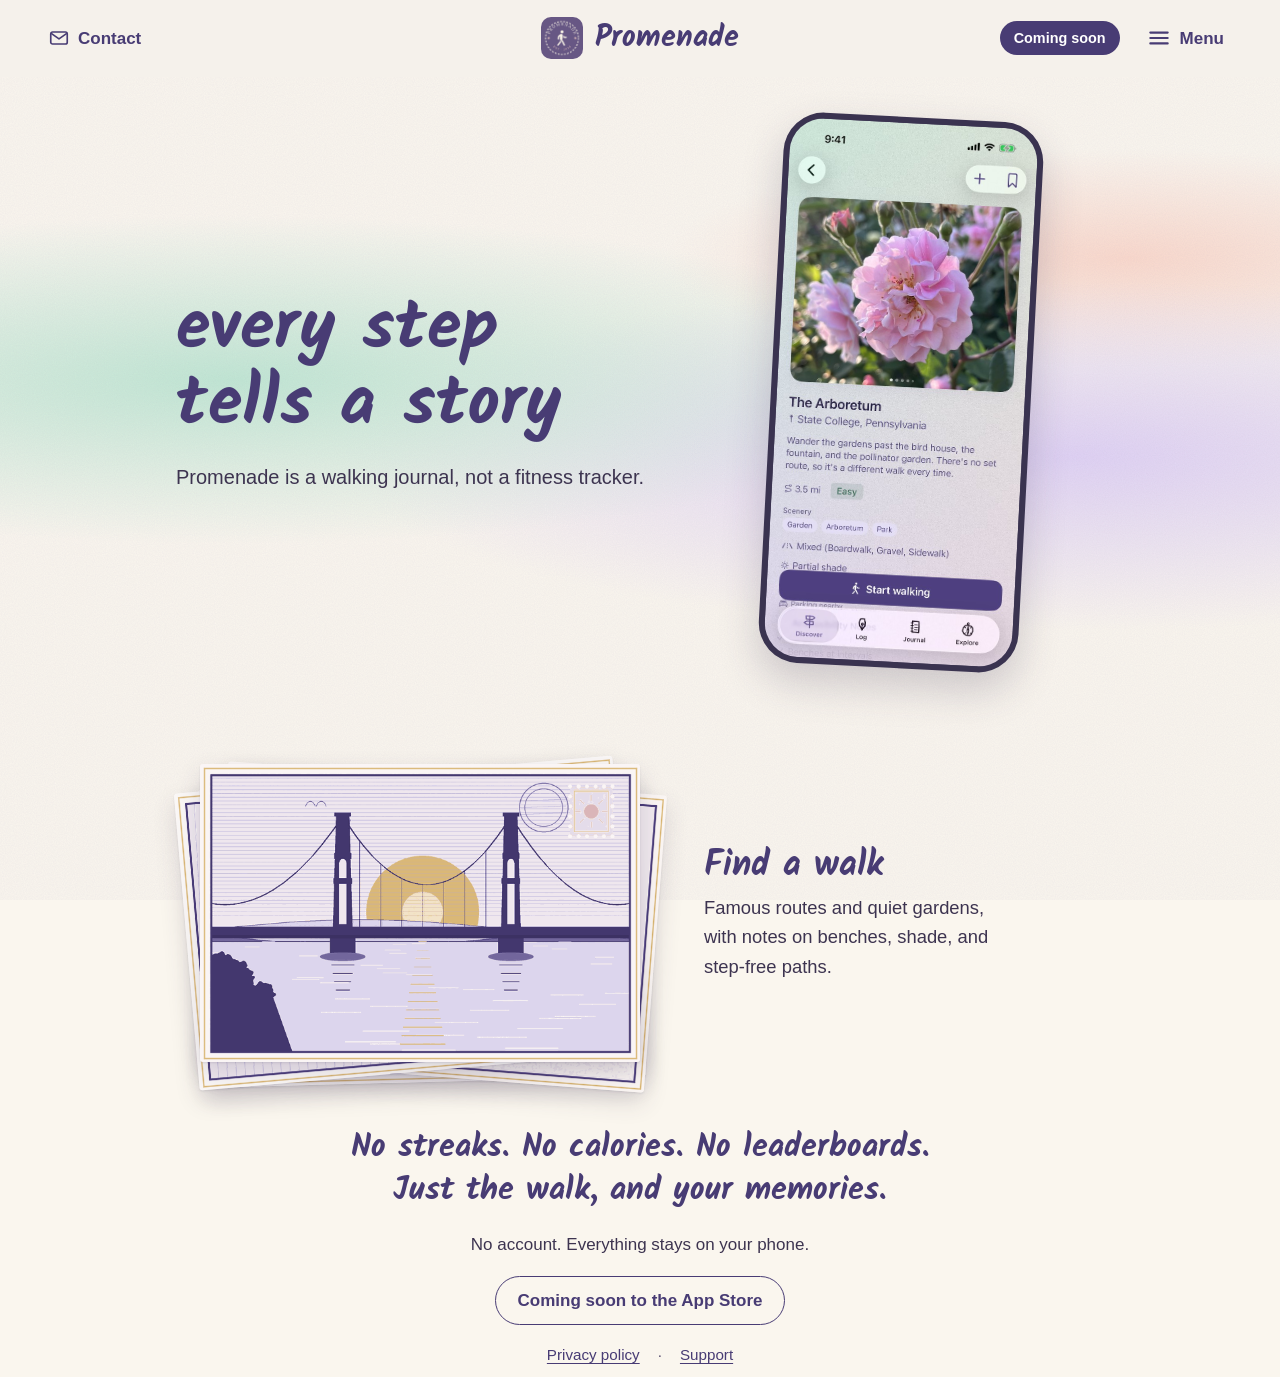
==== commit 0cb74193: "Add files via upload" ====
--- a/index.html
+++ b/index.html
@@ -3,45 +3,73 @@
 <head>
 <meta charset="utf-8">
 <meta name="viewport" content="width=device-width, initial-scale=1">
-<meta name="theme-color" content="#d0ecde">
+<meta name="theme-color" content="#f5f1eb">
 <title>Promenade, a walking journal</title>
 <meta name="description" content="Promenade is a walking journal, not a fitness tracker. Find a walk, keep it, collect the places, and share it.">
 <link rel="icon" href="assets/favicon.png">
 <link rel="apple-touch-icon" href="assets/apple-touch-icon.png">
-<link rel="stylesheet" href="assets/style.css">
+<link rel="stylesheet" href="assets/style.css?v=3">
 </head>
 <body>
+<header class="bar">
+  <div class="bar-inner">
+    <a class="bar-contact" href="support/">
+      <svg viewBox="0 0 24 24" aria-hidden="true"><rect x="3" y="5.5" width="18" height="13" rx="2"/><path d="M3.5 7l8.5 6 8.5-6"/></svg>
+      Contact
+    </a>
+    <a class="home-link" href="./"><img src="assets/icon.png" alt="">Promenade</a>
+    <div class="bar-right">
+      <span class="pill">Coming soon</span>
+      <button class="menu-btn" type="button" aria-expanded="false" aria-controls="menu" aria-label="Menu">
+        <svg class="icon-open" viewBox="0 0 24 24" aria-hidden="true"><path d="M4 7h16M4 12h16M4 17h16"/></svg>
+        <svg class="icon-close" viewBox="0 0 24 24" aria-hidden="true"><path d="M6 6l12 12M18 6L6 18"/></svg>
+        <span class="menu-label" aria-hidden="true">Menu</span>
+      </button>
+    </div>
+  </div>
+</header>
+<div id="menu" class="menu" hidden>
+  <nav aria-label="Menu">
+    <a href="./">Home</a>
+    <a href="privacy/">Privacy policy</a>
+    <a href="support/">Support</a>
+  </nav>
+</div>
+
 <main class="wrap">
   <section class="hero">
-    <img src="assets/icon.png" alt="">
-    <h1>Promenade</h1>
-    <p class="tagline">every step tells a story</p>
-    <p class="lead">Promenade is a walking journal, not a fitness tracker.</p>
+    <div class="hero-text">
+      <h1>every step tells a story</h1>
+      <p class="lead">Promenade is a walking journal, not a fitness tracker.</p>
+    </div>
+    <div class="phone">
+      <img src="assets/app-screen.jpg?v=3" width="603" height="1311" alt="Promenade on iPhone, showing The Arboretum in State College: a pink rose, 3.5 miles, easy.">
+    </div>
   </section>
 
   <section class="features" aria-label="What Promenade does">
+    <button class="pile-next" type="button" aria-label="Next postcard"></button>
     <article class="card">
-      <img src="assets/find.png" alt="" width="720" height="510">
-      <h2>Find a walk</h2>
-      <p>Famous routes and quiet gardens, with notes on benches, shade, and step-free paths.</p>
+      <div class="pc"><span class="crop"><img src="assets/find.png" alt="" width="720" height="510"></span></div>
+      <div class="txt"><h2>Find a walk</h2>
+      <p>Famous routes and quiet gardens, with notes on benches, shade, and step-free paths.</p></div>
     </article>
     <article class="card">
-      <img src="assets/keep.png" alt="" width="720" height="510">
-      <h2>Keep it</h2>
-      <p>Log a walk as you take it, import one from Apple Health, or build one from photos you already took.</p>
+      <div class="pc"><span class="crop"><img src="assets/keep.png" alt="" width="720" height="510"></span></div>
+      <div class="txt"><h2>Keep it</h2>
+      <p>Log a walk as you take it, import one from Apple Health, or build one from photos you already took.</p></div>
     </article>
     <article class="card">
-      <img src="assets/collect.png" alt="" width="720" height="510">
-      <h2>Collect the places</h2>
-      <p>New parks, neighborhoods, and cities each earn a stamp in your Walking Passport.</p>
+      <div class="pc"><span class="crop"><img src="assets/collect.png" alt="" width="720" height="510"></span></div>
+      <div class="txt"><h2>Collect the places</h2>
+      <p>New parks, neighborhoods, and cities each earn a stamp in your Walking Passport.</p></div>
     </article>
     <article class="card">
-      <img src="assets/share.png" alt="" width="720" height="510">
-      <h2>Share it</h2>
-      <p>Send a walk as a postcard, or make a year of them into a book you can print.</p>
+      <div class="pc"><span class="crop"><img src="assets/share.png" alt="" width="720" height="510"></span></div>
+      <div class="txt"><h2>Share it</h2>
+      <p>Send a walk as a postcard, or make a year of them into a book you can print.</p></div>
     </article>
   </section>
-
   <section class="promise">
     <blockquote><span>No streaks.</span> <span>No calories.</span> <span>No leaderboards.</span><br><span>Just the walk,</span> <span>and your memories.</span></blockquote>
     <p>No account. Everything stays on your phone.</p>
@@ -54,5 +82,7 @@
     <a href="privacy/">Privacy policy</a><span aria-hidden="true">·</span><a href="support/">Support</a>
   </nav>
 </footer>
+<script src="assets/site.js?v=3" defer></script>
+<script src="assets/home.js?v=3" defer></script>
 </body>
 </html>
--- a/assets/style.css
+++ b/assets/style.css
@@ -16,6 +16,12 @@
   --card: #ffffff;
   --tape: rgba(240, 200, 180, 0.9);
   --line: rgba(72, 60, 116, 0.18);
+  --mint: #faf6ee;
+  /* Held at plain mint for the first 96px so the sticky title bar, which
+     Safari needs to be one solid colour, sits on matching page. */
+  --page:
+    radial-gradient(ellipse at 100% 60%, rgba(250, 224, 214, 0.55), transparent 50%),
+    linear-gradient(180deg, var(--mint) 0, var(--mint) 96px, #e6daf4 75%);
 }
 
 * { box-sizing: border-box; }
@@ -23,15 +29,27 @@
 html { -webkit-text-size-adjust: 100%; }
 
 body {
+  position: relative;
   margin: 0;
   min-height: 100vh;
   color: var(--text);
   font: 17px/1.6 -apple-system, BlinkMacSystemFont, "SF Pro Text", "Helvetica Neue", Arial, sans-serif;
-  background-color: #d0ecde;
-  background-image:
-    radial-gradient(ellipse at 100% 40%, rgba(250, 224, 214, 0.55), transparent 55%),
-    linear-gradient(170deg, #d0ecde 0%, #e6daf4 70%);
-  background-attachment: fixed;
+  background-color: #faf6ee;
+}
+
+/* The page's colour is pinned to the screen, so the sticky title bar can
+   carry the same slice of it and vanish into the page. iPhone Safari ignores
+   background-attachment: fixed, hence a fixed layer instead. */
+body::after {
+  content: "";
+  position: absolute;
+  top: 0; left: 0; right: 0;
+  height: 760px;
+  z-index: -1;
+  background:
+    radial-gradient(ellipse 80% 30% at 18% 50%, rgba(190, 230, 210, 0.95), transparent 72%),
+    radial-gradient(ellipse 80% 32% at 84% 60%, rgba(222, 208, 244, 0.95), transparent 72%),
+    radial-gradient(ellipse 50% 20% at 88% 34%, rgba(250, 212, 198, 0.85), transparent 72%);
 }
 
 /* Film grain, like the app's page. */
@@ -56,66 +74,81 @@
 
 /* Home */
 
-.hero { text-align: center; padding: 56px 0 8px; }
-.hero img {
-  width: 116px; height: 116px;
-  border-radius: 26px;
-  box-shadow: 0 6px 18px rgba(72, 60, 116, 0.25);
+.hero {
+  display: grid;
+  gap: 36px;
+  justify-items: center;
+  text-align: center;
+  padding: 36px 0 8px;
+}
+@media (min-width: 820px) {
+  .hero { padding-top: 64px; gap: 44px; }
+  .phone { width: 300px; }
 }
 .hero h1 {
   font-family: "Kalam", cursive; font-weight: 700;
   color: var(--ink);
-  font-size: clamp(3rem, 9vw, 4.5rem);
-  line-height: 1.1;
-  margin: 18px 0 0;
-}
-.tagline {
-  font-family: "Kalam", cursive; font-weight: 700;
-  color: var(--muted);
-  font-size: 1.35rem;
-  margin: 2px 0 0;
-}
-.lead { font-size: 1.25rem; margin: 22px 0 0; }
+  font-size: clamp(2.6rem, 9vw, 4.4rem);
+  line-height: 1.08;
+  text-wrap: balance;
+  margin: 0;
+}
+.lead { font-size: 1.25rem; margin: 18px 0 0; }
+
+/* The app, on a phone. */
+.phone {
+  width: min(250px, 66vw);
+  padding: 6px;
+  border-radius: 40px;
+  background: #3a3350;
+  box-shadow: 0 18px 40px rgba(61, 52, 80, 0.22);
+}
+.phone img { display: block; width: 100%; height: auto; border-radius: 34px; }
 
 .features {
   display: grid;
-  grid-template-columns: 1fr;
-  gap: 40px;
-  padding: 48px 0 16px;
-}
+  gap: 64px;
+  max-width: 820px; margin: 0 auto;
+  padding: 72px 0 16px;
+}
+
+/* Each postcard beside its words, swapping sides down the page. */
+.card { display: grid; gap: 22px; text-align: center; }
+.card .pc { position: relative; justify-self: center; width: min(360px, 88%); }
+/* The postcard art has a soft paper margin with rounded corners round it.
+   Cropping to just inside the card gives every postcard a clean edge. */
+.card .crop {
+  display: block; aspect-ratio: 653 / 443; overflow: hidden;
+  border-radius: 3px;
+  box-shadow: 0 1px 2px rgba(61, 52, 80, 0.12), 0 10px 24px rgba(61, 52, 80, 0.16);
+  transform: rotate(-2deg);
+}
+.card:nth-of-type(even) .crop { transform: rotate(1.8deg); }
+.card .crop img {
+  display: block; width: 110.26%; max-width: none; height: auto;
+  margin: -5.054% 0 0 -5.054%;
+}
+.card .pc::before {
+  content: "";
+  position: absolute; z-index: 1;
+  top: -10px; left: 50%;
+  width: 76px; height: 20px; margin-left: -38px;
+  background: var(--tape);
+  transform: rotate(-4deg);
+}
+.card h2 {
+  font-family: "Kalam", cursive; font-weight: 700;
+  color: var(--ink);
+  font-size: 1.9rem; line-height: 1.2;
+  margin: 0 0 6px;
+}
+.card p { margin: 0 auto; max-width: 34ch; font-size: 1.05rem; }
 @media (min-width: 720px) {
-  .features { grid-template-columns: 1fr 1fr; gap: 48px 40px; }
-}
-
-.card {
-  position: relative;
-  background: var(--card);
-  padding: 12px 12px 22px;
-  box-shadow: 0 2px 4px rgba(61, 52, 80, 0.08), 0 10px 24px rgba(61, 52, 80, 0.12);
-  transform: rotate(-1.2deg);
-}
-.card:nth-child(even) { transform: rotate(1deg); }
-/* Washi tape across the top edge. */
-.card::before {
-  content: "";
-  position: absolute;
-  top: -11px; left: 50%;
-  width: 96px; height: 24px;
-  margin-left: -48px;
-  background: var(--tape);
-  transform: rotate(-3deg);
-  box-shadow: 0 1px 2px rgba(61, 52, 80, 0.12);
-}
-.card:nth-child(even)::before { transform: rotate(4deg); }
-.card img { display: block; width: 100%; height: auto; }
-.card h2 {
-  font-family: "Kalam", cursive; font-weight: 700;
-  color: var(--ink);
-  font-size: 1.7rem;
-  line-height: 1.2;
-  margin: 16px 6px 4px;
-}
-.card p { margin: 0 6px; }
+  .card { grid-template-columns: 1fr 1fr; align-items: center; gap: 48px; text-align: left; }
+  .card:nth-of-type(even) .pc { order: 2; }
+  .card .pc { width: 100%; }
+  .card p { margin: 0; }
+}
 
 .promise { text-align: center; padding: 40px 0 8px; }
 .promise blockquote {
@@ -140,7 +173,87 @@
 
 /* Inner pages */
 
-.top { padding-top: 28px; }
+.bar {
+  position: sticky;
+  top: 0;
+  z-index: 10;
+  /* One solid colour: Safari only fills the strip behind the clock from that. */
+  /* The page's paper as it looks under the grain, which the bar sits above. */
+  background: #f5f1eb;
+}
+.bar-inner {
+  display: flex; align-items: center; gap: 8px;
+  padding: 6px 16px;
+}
+.bar-inner .home-link { margin-right: auto; }
+.bar-right { display: flex; align-items: center; gap: 6px; }
+.bar-contact { display: none; }
+
+.pill {
+  display: inline-flex; align-items: center;
+  min-height: 34px; padding: 0 14px;
+  border-radius: 999px;
+  background: var(--ink); color: #fff;
+  font-size: 0.9rem; font-weight: 600; white-space: nowrap;
+}
+
+.menu-btn {
+  display: inline-flex; align-items: center; justify-content: center; gap: 8px;
+  min-width: 44px; height: 44px; margin-right: -8px; padding: 0 8px;
+  border: 0; background: none; color: var(--ink); cursor: pointer;
+  font: inherit; font-weight: 600;
+}
+.menu-btn svg { width: 26px; height: 26px; fill: none; stroke: currentColor; stroke-width: 2; stroke-linecap: round; }
+.menu-btn .icon-close, .menu-btn[aria-expanded="true"] .icon-open { display: none; }
+.menu-btn[aria-expanded="true"] .icon-close { display: block; }
+.menu-label { display: none; }
+
+/* On wider screens the bar spans the whole window in three parts, like a
+   storefront: Contact on the left, the name in the middle, Menu on the right. */
+@media (min-width: 720px) {
+  .bar-inner {
+    display: grid; grid-template-columns: 1fr auto 1fr;
+    padding: 14px 48px;
+  }
+  .bar-inner .home-link { margin: 0; font-size: 1.9rem; gap: 12px; }
+  .bar-inner .home-link img { width: 42px; height: 42px; border-radius: 10px; }
+  .bar-contact {
+    display: inline-flex; align-items: center; gap: 8px; justify-self: start;
+    min-height: 44px;
+    color: var(--ink); font-weight: 600; text-decoration: none;
+  }
+  .bar-contact:hover { text-decoration: underline; }
+  .bar-contact svg { width: 22px; height: 22px; fill: none; stroke: currentColor; stroke-width: 1.8; stroke-linejoin: round; }
+  .bar-right { justify-self: end; gap: 18px; }
+  .menu-label { display: inline; }
+  .menu-btn { margin-right: 0; }
+}
+
+/* The menu: a sheet of paper torn off the top of the page, like the app's
+   panels. Only used on phones; the links sit in the bar on wider screens. */
+.menu {
+  position: fixed; left: 0; right: 0; top: 56px;
+  z-index: 9;
+  filter: drop-shadow(0 10px 14px rgba(61, 52, 80, 0.18));
+}
+.menu nav {
+  display: flex; flex-direction: column;
+  padding: 8px 16px 34px;
+  background: #fbf8f2;
+  clip-path: polygon(0 0, 100% 0, 100.0% calc(100% - 2.9px), 97.0% calc(100% - 5.9px), 94.3% calc(100% - 4.8px), 90.7% calc(100% - 0.5px), 86.7% calc(100% - 0.3px), 82.9% calc(100% - 0.6px), 80.1% calc(100% - 3.8px), 75.2% calc(100% - 1.1px), 72.0% calc(100% - 5.6px), 66.6% calc(100% - 5.2px), 63.0% calc(100% - 8.8px), 60.3% calc(100% - 7.7px), 56.9% calc(100% - 1.3px), 54.1% calc(100% - 2.8px), 49.1% calc(100% - 1.6px), 44.9% calc(100% - 5.8px), 41.3% calc(100% - 4.9px), 38.6% calc(100% - 0.5px), 35.5% calc(100% - 6.1px), 31.7% calc(100% - 2.8px), 27.4% calc(100% - 4.1px), 24.0% calc(100% - 7.1px), 19.4% calc(100% - 2.2px), 15.2% calc(100% - 4.7px), 10.1% calc(100% - 6.6px), 6.7% calc(100% - 8.8px), 3.9% calc(100% - 3.8px), 0 calc(100% - 4px));
+}
+.menu a {
+  display: flex; align-items: center;
+  min-height: 56px;
+  font-family: "Kalam", cursive; font-weight: 700;
+  font-size: 1.9rem; color: var(--ink); text-decoration: none;
+  border-bottom: 1px dashed var(--line);
+}
+.menu a:last-child { border-bottom: 0; }
+@media (min-width: 720px) {
+  .menu { top: 72px; left: auto; right: 28px; width: 340px; }
+  .menu nav { padding: 12px 28px 40px; }
+}
 .home-link {
   display: inline-flex; align-items: center; gap: 10px;
   min-height: 44px;
@@ -180,3 +293,55 @@
   min-height: 44px; padding: 0 10px;
 }
 footer nav span { align-self: center; color: var(--muted); }
+
+/* Computer: the postcards sit in a pile. Pointing at it shuffles through them:
+   the top one slides off and tucks under the others, and the words beside it
+   change to match. Nothing moves unless someone points at it or clicks. */
+.pile-next { display: none; }
+@media (min-width: 900px) {
+  .hero {
+    grid-template-columns: 1.1fr 0.9fr; align-items: center;
+    justify-items: start; text-align: left; gap: 24px;
+    padding-top: 40px;
+  }
+  .hero .phone { justify-self: center; width: 260px; transform: rotate(3deg); }
+
+  .features.pile {
+    position: relative; display: grid;
+    grid-template-columns: 440px 1fr; column-gap: 64px; align-items: center;
+    max-width: 880px; padding: 88px 0 24px;
+  }
+  .features.pile .card {
+    grid-area: 1 / 1 / 2 / 3;
+    display: grid; grid-template-columns: 440px 1fr; column-gap: 64px; align-items: center;
+    text-align: left; pointer-events: none;
+  }
+  .features.pile .card .pc { order: 0; width: 100%; transition: transform 0.6s cubic-bezier(.2,.7,.2,1), opacity 0.4s; }
+  .features.pile .card .crop, .features.pile .card:nth-of-type(even) .crop { transform: none; }
+  /* No tape here: these postcards move, so nothing would be holding them. */
+  .features.pile .card .pc::before { display: none; }
+  .features.pile .card .txt { opacity: 0; transform: translateY(8px); transition: opacity 0.4s, transform 0.4s; }
+  .features.pile .card[data-depth="0"] { z-index: 4; }
+  .features.pile .card[data-depth="0"] .txt { opacity: 1; transform: none; transition-delay: 0.15s; }
+  .features.pile .card[data-depth="1"] { z-index: 3; }
+  .features.pile .card[data-depth="1"] .pc { transform: translate(-14px, 10px) rotate(-5deg); }
+  .features.pile .card[data-depth="2"] { z-index: 2; }
+  .features.pile .card[data-depth="2"] .pc { transform: translate(16px, 14px) rotate(4.5deg); }
+  .features.pile .card[data-depth="3"] { z-index: 1; }
+  .features.pile .card[data-depth="3"] .pc { transform: translate(2px, 20px) rotate(-1.5deg); }
+  .features.pile .card.leaving { z-index: 5; }
+  .features.pile .card.leaving .pc { transform: translate(-125%, 30px) rotate(-14deg); opacity: 0; }
+  .features.pile .card.leaving .txt { opacity: 0; transition-delay: 0s; }
+  .features.pile .card .txt h2 { font-size: 2.2rem; }
+  .features.pile .card .txt p { margin: 0; font-size: 1.15rem; max-width: 30ch; }
+
+  .features.pile .pile-next {
+    display: block; position: absolute; z-index: 6;
+    left: 0; top: 88px; width: 440px; aspect-ratio: 653 / 443;
+    border: 0; background: none; cursor: pointer; border-radius: 4px;
+  }
+  .features.pile .pile-next:focus-visible { outline: 2px solid var(--ink); outline-offset: 6px; }
+}
+@media (prefers-reduced-motion: reduce) {
+  .features.pile .card .pc, .features.pile .card .txt { transition: none !important; }
+}
